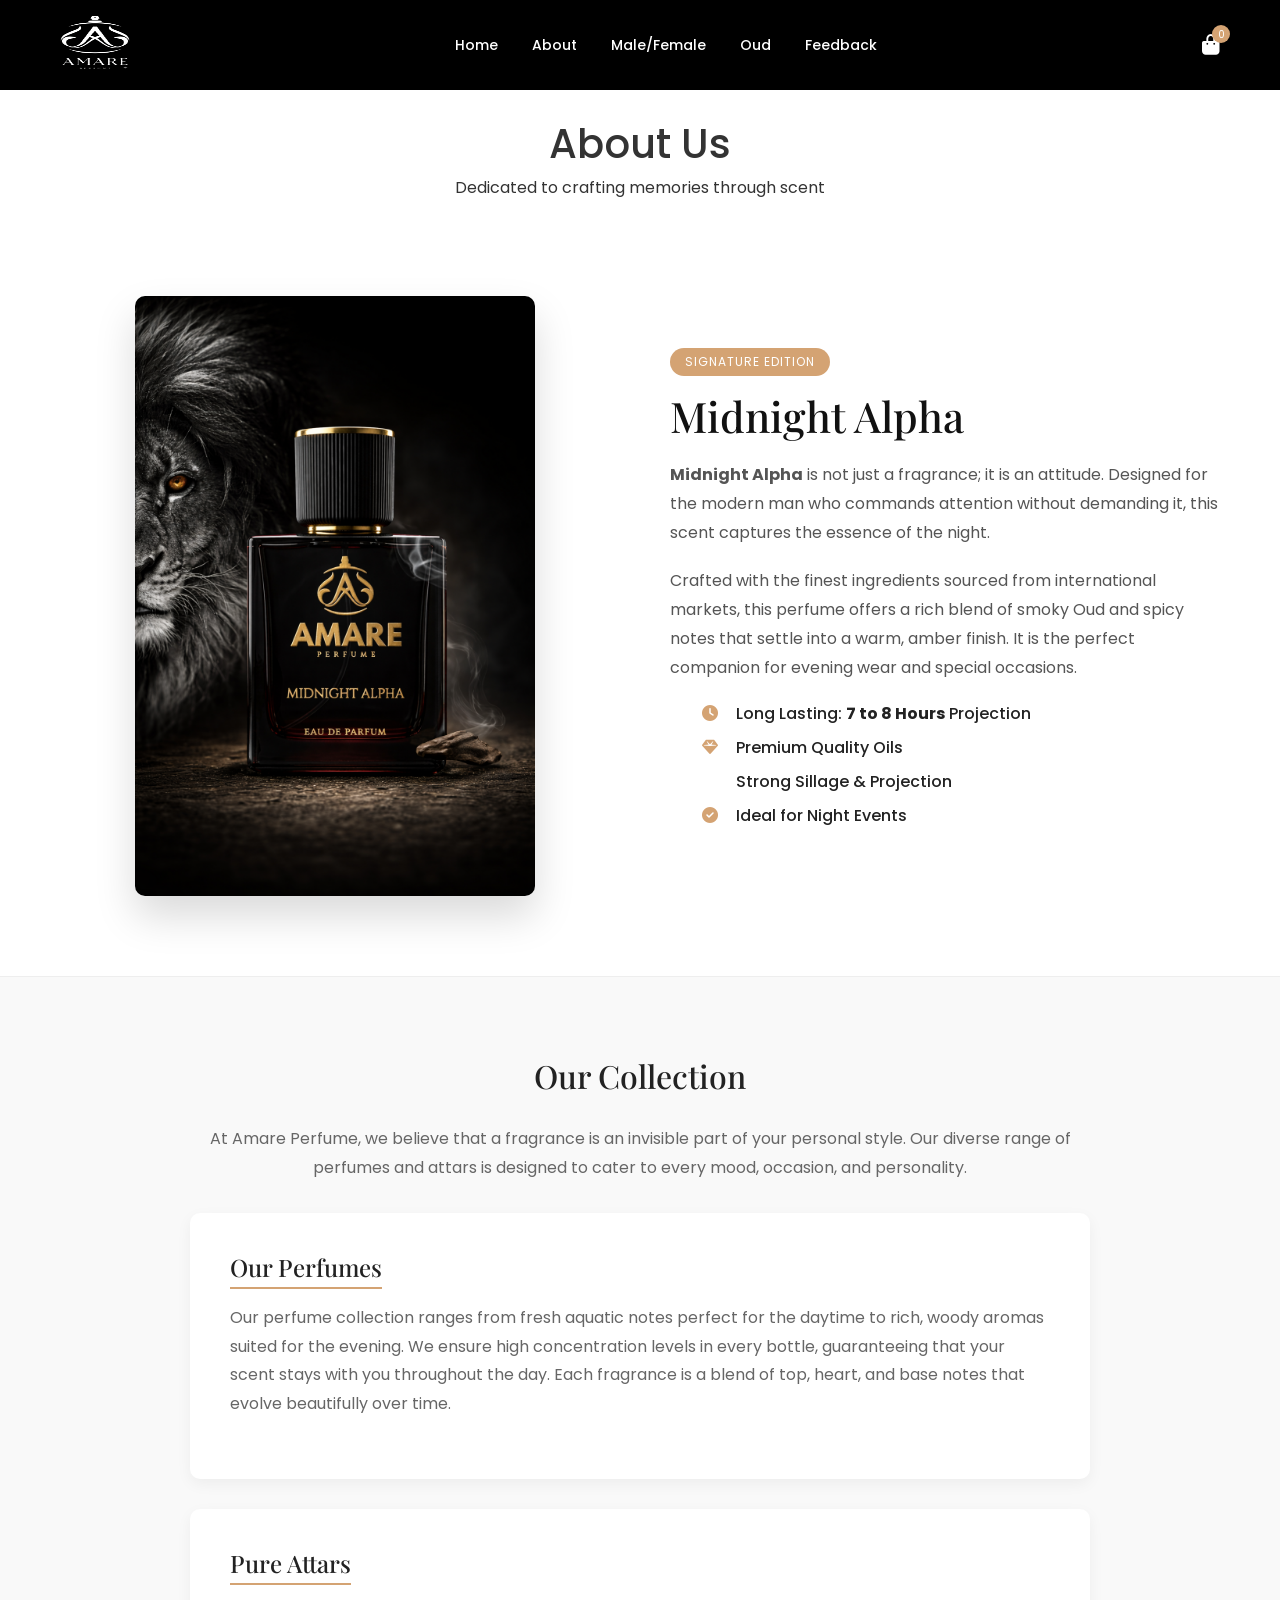
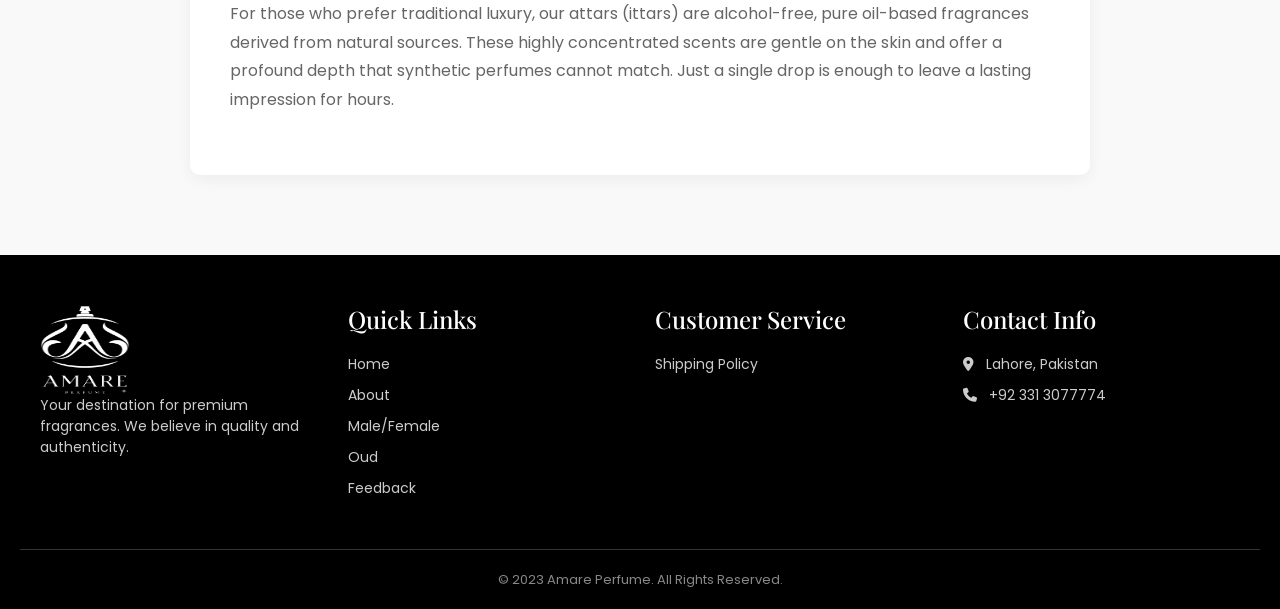
==== about.html @ dd6946af "some changes" ====
<!DOCTYPE html>
<html lang="en">
<head>
    <meta charset="UTF-8">
    <meta name="viewport" content="width=device-width, initial-scale=1.0">
    <title>About Us - Amare Perfume</title>
    <!-- Bootstrap CSS -->
    <link href="https://cdn.jsdelivr.net/npm/bootstrap@5.3.2/dist/css/bootstrap.min.css" rel="stylesheet">
    <!-- Font Awesome -->
    <link rel="stylesheet" href="https://cdnjs.cloudflare.com/ajax/libs/font-awesome/6.4.0/css/all.min.css">
    <!-- Google Font -->
    <link href="https://fonts.googleapis.com/css2?family=Playfair+Display:wght@400;500;600;700&family=Poppins:wght@300;400;500;600&display=swap" rel="stylesheet">

    <style>
        
        
        /* Footer (Black Background, White Text) */
        .footer {
            background-color: #000; /* Black */
            color: #fff;
            padding: 50px 20px 20px;
        }
        .footer-container {
            max-width: 1200px;
            margin: 0 auto;
            display: grid;
            grid-template-columns: repeat(auto-fit, minmax(200px, 1fr));
            gap: 30px;
        }
        .footer-col h4 {
            font-family: 'Playfair Display', serif;
            margin-bottom: 20px;
            color: #fff; /* White */
        }
        .footer-col p, .footer-col a {
            color: #ccc; /* Light Grey for readability */
            font-size: 14px;
            text-decoration: none;
            display: block;
            margin-bottom: 10px;
            transition: color 0.3s;
        }
        .footer-col a:hover { color: #d4a373; }
        .footer-bottom {
            text-align: center;
            margin-top: 40px;
            border-top: 1px solid #333;
            padding-top: 20px;
            font-size: 13px;
            color: #888;
        }
        .social-icons a {
            display: inline-block;
            width: 35px; height: 35px;
            line-height: 35px;
            text-align: center;
            border: 1px solid #444;
            border-radius: 50%;
            color: #fff;
            margin-right: 5px;
            transition: 0.3s;
        }
        .social-icons a:hover {
            background: #d4a373;
            border-color: #d4a373;
            color: #fff;
        }

        /* Basic Reset */
        * { margin: 0; padding: 0; box-sizing: border-box; }
        body {
            font-family: 'Poppins', sans-serif;
            background-color: #ffffff;
            color: #333;
        }

        /* Header (Black) */
        .header {
            background: #000;
            box-shadow: 0 2px 10px rgba(255,255,255,0.1);
            position: sticky;
            top: 0;
            z-index: 100;
        }
        .header-container {
            max-width: 1200px;
            margin: 0 auto;
            padding: 15px 20px;
            display: flex;
            justify-content: space-between;
            align-items: center;
        }
        .logo h1 { 
            font-family: 'Playfair Display', serif;
            font-size: 28px; 
            font-weight: 700; 
            color: #fff;
            margin: 0; 
            cursor: pointer; 
        }
        .nav-links a { 
            text-decoration: none; 
            color: #fff;
            margin: 0 15px; 
            font-weight: 500; 
            font-size: 14px;
            transition: color 0.3s;
        }
        .nav-links a:hover { color: #d4a373; }

        /* Hero Banner for About Page */
        .page-hero {
            background: #000;
            color: white;
            text-align: center;
            padding: 60px 20px;
        }
        .page-hero h1 {
            font-family: 'Playfair Display', serif;
            font-size: 42px;
            margin-bottom: 10px;
        }
        .page-hero p {
            color: #aaa;
            font-size: 16px;
        }

        /* Signature Product Section (Image Left, Text Right) */
        .signature-section {
            padding: 80px 20px;
            max-width: 1200px;
            margin: 0 auto;
        }
        .signature-grid {
            display: flex;
            align-items: center;
            gap: 60px;
            flex-wrap: wrap;
        }
        .sig-image-box {
            flex: 1;
            min-width: 300px;
            text-align: center;
        }
        .sig-image-box img {
            max-width: 100%;
            width: 400px;
            height: auto;
            border-radius: 10px;
            box-shadow: 0 20px 40px rgba(0,0,0,0.15);
            transition: transform 0.5s;
        }
        .sig-image-box img:hover {
            transform: scale(1.03);
        }
        .sig-content {
            flex: 1;
            min-width: 300px;
        }
        .sig-badge {
            background: #d4a373;
            color: white;
            padding: 5px 15px;
            font-size: 12px;
            border-radius: 20px;
            text-transform: uppercase;
            letter-spacing: 1px;
            display: inline-block;
            margin-bottom: 15px;
        }
        .sig-content h2 {
            font-family: 'Playfair Display', serif;
            font-size: 42px;
            margin-bottom: 20px;
            color: #111;
        }
        .sig-content p {
            font-size: 16px;
            color: #555;
            line-height: 1.8;
            margin-bottom: 20px;
        }
        .highlight-list {
            list-style: none;
            margin-top: 20px;
        }
        .highlight-list li {
            margin-bottom: 10px;
            font-weight: 500;
            color: #222;
        }
        .highlight-list i {
            color: #d4a373;
            margin-right: 10px;
            width: 20px;
        }

        /* General Info Section (Below Signature) */
        .info-section {
            background: #f9f9f9;
            padding: 80px 20px;
            border-top: 1px solid #eee;
        }
        .info-container {
            max-width: 900px;
            margin: 0 auto;
            text-align: center;
        }
        .info-container h2 {
            font-family: 'Playfair Display', serif;
            font-size: 32px;
            margin-bottom: 30px;
            color: #222;
        }
        .info-container p {
            font-size: 16px;
            color: #666;
            line-height: 1.8;
            margin-bottom: 20px;
        }
        .info-block {
            background: white;
            padding: 40px;
            border-radius: 10px;
            box-shadow: 0 5px 15px rgba(0,0,0,0.05);
            margin-top: 30px;
            text-align: left;
        }
        .info-block h4 {
            color: #222;
            margin-bottom: 15px;
            font-family: 'Playfair Display', serif;
            border-bottom: 2px solid #d4a373;
            display: inline-block;
            padding-bottom: 5px;
        }

        /* Footer */
        .footer {
            background-color: #000;
            color: #fff;
            padding: 50px 20px 20px;
        }
        .footer-container {
            max-width: 1200px;
            margin: 0 auto;
            display: grid;
            grid-template-columns: repeat(auto-fit, minmax(200px, 1fr));
            gap: 30px;
        }
        .footer-col h4 {
            font-family: 'Playfair Display', serif;
            margin-bottom: 20px;
            color: #fff;
        }
        .footer-col p, .footer-col a {
            color: #ccc;
            font-size: 14px;
            text-decoration: none;
            display: block;
            margin-bottom: 10px;
            transition: color 0.3s;
        }
        .footer-col a:hover { color: #d4a373; }
        .footer-bottom {
            text-align: center;
            margin-top: 40px;
            border-top: 1px solid #333;
            padding-top: 20px;
            font-size: 13px;
            color: #888;
        }
        .social-icons a {
            display: inline-block;
            width: 35px; height: 35px;
            line-height: 35px;
            text-align: center;
            border: 1px solid #444;
            border-radius: 50%;
            color: #fff;
            margin-right: 5px;
            transition: 0.3s;
        }
        .social-icons a:hover {
            background: #d4a373;
            border-color: #d4a373;
            color: #fff;
        }

        @media (max-width: 768px) {
            .signature-grid { flex-direction: column; text-align: center; }
            .sig-content h2 { font-size: 32px; }
            .highlight-list { display: inline-block; text-align: left; }
        }


        
        /* Header (Black Background, White Text) */
        .header {
            background: #000; /* Black */
            box-shadow: 0 2px 10px rgba(255,255,255,0.1);
            position: sticky;
            top: 0;
            z-index: 100;
        }
        .header-container {
            max-width: 1200px;
            margin: 0 auto;
            padding: 15px 20px;
            display: flex;
            justify-content: space-between;
            align-items: center;
        }
        .logo h1 { 
            font-family: 'Playfair Display', serif;
            font-size: 28px; 
            font-weight: 700; 
            color: #fff; /* White */
            margin: 0; 
            cursor: pointer; 
        }
        .nav-links a { 
            text-decoration: none; 
            color: #fff; /* White */
            margin: 0 15px; 
            font-weight: 500; 
            font-size: 14px;
            transition: color 0.3s;
        }
        .nav-links a:hover { color: #d4a373; }
        
        /* Cart Icon */
        .cart-icon-btn {
            background: none; border: none; font-size: 20px; cursor: pointer; position: relative; color: #fff;
        }
        .cart-count-badge {
            position: absolute; top: -5px; right: -10px; 
            background: #d4a373; color: white; 
            font-size: 10px; width: 18px; height: 18px; 
            border-radius: 50%; display: flex; align-items: center; justify-content: center;
        }
        *{
    margin:0;
    padding:0;
    box-sizing:border-box;
    font-family: 'Poppins', sans-serif;
}

body{
    background:#fff;
}

/* NAVBAR */
.navbar{
    width:100%;
    background:#000;
    padding: 12px 40px;
    position: sticky;
    top:0;
    z-index:999;
}

.nav-container{
    display:flex;
    justify-content:space-between;
    align-items:center;
}

/* Logo */
.logo img{
    height:55px;
}

/* Menu Links */
.nav-links{
    list-style:none;
    display:flex;
    gap:40px;
}

.nav-links li a{
    color:#fff;
    text-decoration:none;
    font-size:18px;
    font-weight:500;
    transition:0.3s;
}

.nav-links li a:hover{
    color:#d4af37; /* gold hover */
}

/* Cart */
.cart{
    position:relative;
    color:#fff;
    font-size:22px;
    cursor:pointer;
}

.cart-count{
    position:absolute;
    top:-8px;
    right:-10px;
    background:#d4af37;
    color:#000;
    font-size:12px;
    padding:2px 6px;
    border-radius:50%;
    font-weight:600;
}

/* Responsive */
@media(max-width:900px){
    .nav-links{
        display:none;
    }
}
.logo img{
    margin-bottom: 5px;
}
    </style>
</head>
<body>

    <!-- Header -->
    <header class="header">
        <div class="header-container">
            <div class="logo"><img src="img/logo2.png" alt="" width="70px " height="70px"></div>
            <nav class="nav-links d-none d-md-block">
                <a href="index.html">Home</a>
                <a href="about.html">About</a>
                <a href="malefemale.html">Male/Female</a>
                   <a href="attar.html">Oud</a>
                <a href="feedback.html">Feedback</a>
            </nav>
            <div class="header-icons">
                <button class="cart-icon-btn" onclick="toggleCart()">
                    <i class="fas fa-shopping-bag"></i>
                    <span class="cart-count-badge" id="header-cart-count">0</span>
                </button>
            </div>
        </div>
    </header>
    <!-- Page Title -->
    <section style="text-align: center; margin-top: 30px;">
        <h1>About Us</h1>
        <p>Dedicated to crafting memories through scent</p>
    </section>

    <!-- Signature Product Section -->
    <section class="signature-section">
        <div class="signature-grid">
            <!-- Image Side -->
            <div class="sig-image-box">
                <img src="img/Midnight.png" alt="Midnight Alpha Perfume">
            </div>
            
            <!-- Text Side -->
            <div class="sig-content">
                <span class="sig-badge">Signature Edition</span>
                <h2>Midnight Alpha</h2>
                <p>
                    <strong>Midnight Alpha</strong> is not just a fragrance; it is an attitude. Designed for the modern man who commands attention without demanding it, this scent captures the essence of the night.
                </p>
                <p>
                    Crafted with the finest ingredients sourced from international markets, this perfume offers a rich blend of smoky Oud and spicy notes that settle into a warm, amber finish. It is the perfect companion for evening wear and special occasions.
                </p>

                <ul class="highlight-list">
                    <li><i class="fas fa-clock"></i> Long Lasting: <strong>7 to 8 Hours</strong> Projection</li>
                    <li><i class="fas fa-gem"></i> Premium Quality Oils</li>
                    <li><i class="fas fa-spray"></i> Strong Sillage & Projection</li>
                    <li><i class="fas fa-check-circle"></i> Ideal for Night Events</li>
                </ul>
            </div>
        </div>
    </section>

    <!-- General Info Section (Perfumes & Attar) -->
    <section class="info-section">
        <div class="info-container">
            <h2>Our Collection</h2>
            <p>
                At Amare Perfume, we believe that a fragrance is an invisible part of your personal style. Our diverse range of perfumes and attars is designed to cater to every mood, occasion, and personality.
            </p>

            <div class="info-block">
                <h4>Our Perfumes</h4>
                <p>
                    Our perfume collection ranges from fresh aquatic notes perfect for the daytime to rich, woody aromas suited for the evening. We ensure high concentration levels in every bottle, guaranteeing that your scent stays with you throughout the day. Each fragrance is a blend of top, heart, and base notes that evolve beautifully over time.
                </p>
            </div>

            <div class="info-block">
                <h4>Pure Attars</h4>
                <p>
                    For those who prefer traditional luxury, our attars (ittars) are alcohol-free, pure oil-based fragrances derived from natural sources. These highly concentrated scents are gentle on the skin and offer a profound depth that synthetic perfumes cannot match. Just a single drop is enough to leave a lasting impression for hours.
                </p>
            </div>
        </div>
    </section>

    <!-- Footer -->
    <footer class="footer">
        <div class="footer-container">
            <div class="footer-col">
      <img src="img/logo2.png" alt="" width="90px" height="90px">
                <p>Your destination for premium fragrances. We believe in quality and authenticity.</p>
                <div class="social-icons mt-3">
                    
                </div>
            </div>
            <div class="footer-col">
                <h4>Quick Links</h4>
                <a href="index.html">Home</a>
                <a href="about.html">About</a>
                <a href="malefemale.html">Male/Female</a>
                <a href="attar.html">Oud</a>
                <a href="feedback.html">Feedback</a>
            </div>
            <div class="footer-col">
                <h4>Customer Service</h4>
                <a href="#">Shipping Policy</a>
         
            </div>
            <div class="footer-col">
                <h4>Contact Info</h4>
                <p><i class="fas fa-map-marker-alt me-2"></i> Lahore, Pakistan</p>
                <p><i class="fas fa-phone me-2"></i> +92 331 3077774</p>
            </div>
        </div>
        <div class="footer-bottom">
            &copy; 2023 Amare Perfume. All Rights Reserved.
        </div>
    </footer>

</body>
</html>
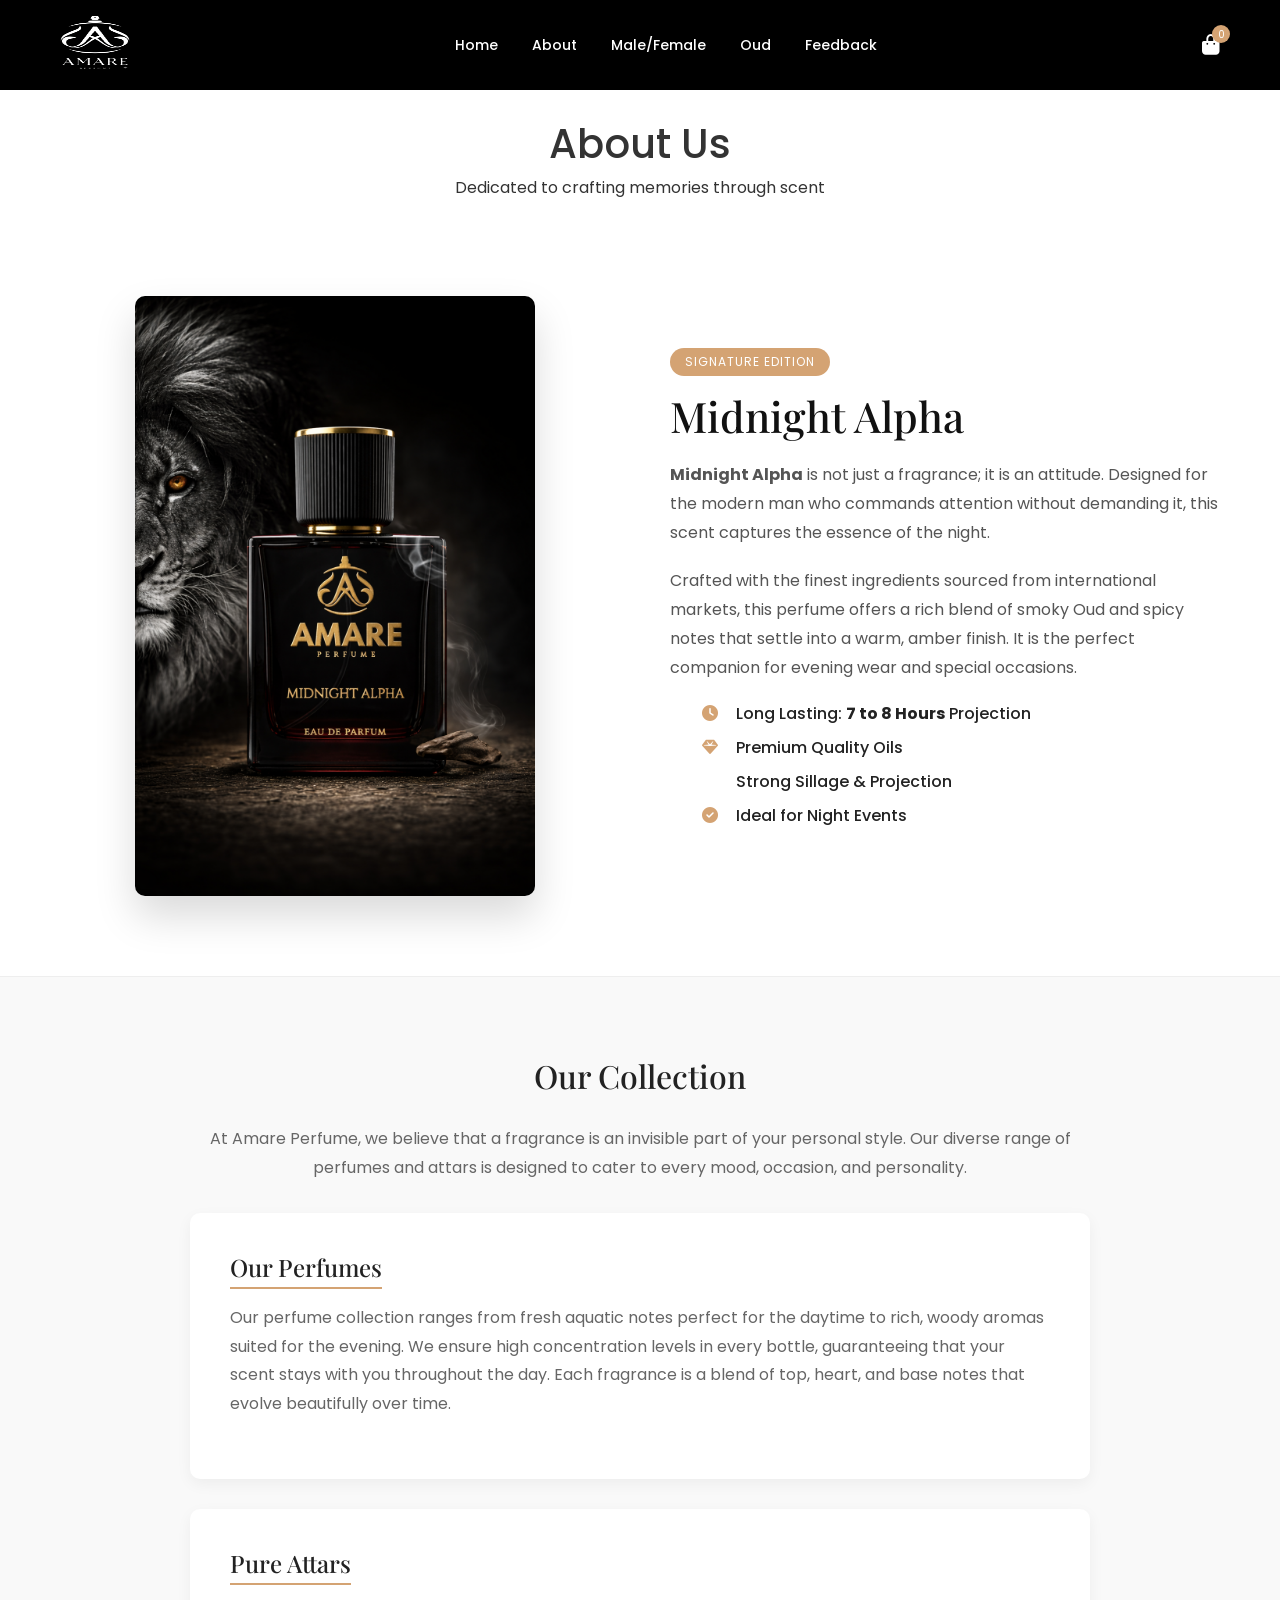
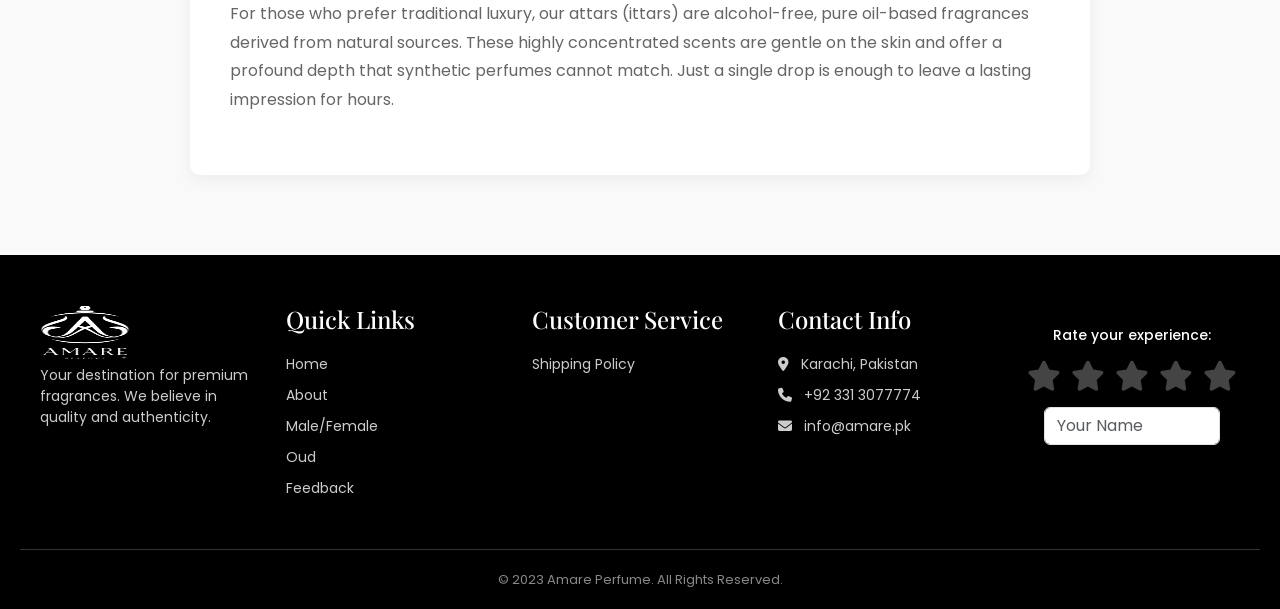
==== commit 3aece882: "files work chnage" ====
--- a/about.html
+++ b/about.html
@@ -1,5 +1,6 @@
 <!DOCTYPE html>
 <html lang="en">
+
 <head>
     <meta charset="UTF-8">
     <meta name="viewport" content="width=device-width, initial-scale=1.0">
@@ -12,14 +13,15 @@
     <link href="https://fonts.googleapis.com/css2?family=Playfair+Display:wght@400;500;600;700&family=Poppins:wght@300;400;500;600&display=swap" rel="stylesheet">
 
     <style>
-        
-        
         /* Footer (Black Background, White Text) */
+        
         .footer {
-            background-color: #000; /* Black */
+            background-color: #000;
+            /* Black */
             color: #fff;
             padding: 50px 20px 20px;
         }
+        
         .footer-container {
             max-width: 1200px;
             margin: 0 auto;
@@ -27,20 +29,29 @@
             grid-template-columns: repeat(auto-fit, minmax(200px, 1fr));
             gap: 30px;
         }
+        
         .footer-col h4 {
             font-family: 'Playfair Display', serif;
             margin-bottom: 20px;
-            color: #fff; /* White */
-        }
-        .footer-col p, .footer-col a {
-            color: #ccc; /* Light Grey for readability */
+            color: #fff;
+            /* White */
+        }
+        
+        .footer-col p,
+        .footer-col a {
+            color: #ccc;
+            /* Light Grey for readability */
             font-size: 14px;
             text-decoration: none;
             display: block;
             margin-bottom: 10px;
             transition: color 0.3s;
         }
-        .footer-col a:hover { color: #d4a373; }
+        
+        .footer-col a:hover {
+            color: #d4a373;
+        }
+        
         .footer-bottom {
             text-align: center;
             margin-top: 40px;
@@ -49,9 +60,11 @@
             font-size: 13px;
             color: #888;
         }
+        
         .social-icons a {
             display: inline-block;
-            width: 35px; height: 35px;
+            width: 35px;
+            height: 35px;
             line-height: 35px;
             text-align: center;
             border: 1px solid #444;
@@ -60,28 +73,35 @@
             margin-right: 5px;
             transition: 0.3s;
         }
+        
         .social-icons a:hover {
             background: #d4a373;
             border-color: #d4a373;
             color: #fff;
         }
-
         /* Basic Reset */
-        * { margin: 0; padding: 0; box-sizing: border-box; }
+        
+        * {
+            margin: 0;
+            padding: 0;
+            box-sizing: border-box;
+        }
+        
         body {
             font-family: 'Poppins', sans-serif;
             background-color: #ffffff;
             color: #333;
         }
-
         /* Header (Black) */
+        
         .header {
             background: #000;
-            box-shadow: 0 2px 10px rgba(255,255,255,0.1);
+            box-shadow: 0 2px 10px rgba(255, 255, 255, 0.1);
             position: sticky;
             top: 0;
             z-index: 100;
         }
+        
         .header-container {
             max-width: 1200px;
             margin: 0 auto;
@@ -90,73 +110,86 @@
             justify-content: space-between;
             align-items: center;
         }
-        .logo h1 { 
+        
+        .logo h1 {
             font-family: 'Playfair Display', serif;
-            font-size: 28px; 
-            font-weight: 700; 
-            color: #fff;
-            margin: 0; 
-            cursor: pointer; 
-        }
-        .nav-links a { 
-            text-decoration: none; 
-            color: #fff;
-            margin: 0 15px; 
-            font-weight: 500; 
+            font-size: 28px;
+            font-weight: 700;
+            color: #fff;
+            margin: 0;
+            cursor: pointer;
+        }
+        
+        .nav-links a {
+            text-decoration: none;
+            color: #fff;
+            margin: 0 15px;
+            font-weight: 500;
             font-size: 14px;
             transition: color 0.3s;
         }
-        .nav-links a:hover { color: #d4a373; }
-
+        
+        .nav-links a:hover {
+            color: #d4a373;
+        }
         /* Hero Banner for About Page */
+        
         .page-hero {
             background: #000;
             color: white;
             text-align: center;
             padding: 60px 20px;
         }
+        
         .page-hero h1 {
             font-family: 'Playfair Display', serif;
             font-size: 42px;
             margin-bottom: 10px;
         }
+        
         .page-hero p {
             color: #aaa;
             font-size: 16px;
         }
-
         /* Signature Product Section (Image Left, Text Right) */
+        
         .signature-section {
             padding: 80px 20px;
             max-width: 1200px;
             margin: 0 auto;
         }
+        
         .signature-grid {
             display: flex;
             align-items: center;
             gap: 60px;
             flex-wrap: wrap;
         }
+        
         .sig-image-box {
             flex: 1;
             min-width: 300px;
             text-align: center;
         }
+        
         .sig-image-box img {
             max-width: 100%;
             width: 400px;
             height: auto;
             border-radius: 10px;
-            box-shadow: 0 20px 40px rgba(0,0,0,0.15);
+            box-shadow: 0 20px 40px rgba(0, 0, 0, 0.15);
             transition: transform 0.5s;
         }
+        
         .sig-image-box img:hover {
             transform: scale(1.03);
         }
+        
         .sig-content {
             flex: 1;
             min-width: 300px;
         }
+        
         .sig-badge {
             background: #d4a373;
             color: white;
@@ -168,64 +201,74 @@
             display: inline-block;
             margin-bottom: 15px;
         }
+        
         .sig-content h2 {
             font-family: 'Playfair Display', serif;
             font-size: 42px;
             margin-bottom: 20px;
             color: #111;
         }
+        
         .sig-content p {
             font-size: 16px;
             color: #555;
             line-height: 1.8;
             margin-bottom: 20px;
         }
+        
         .highlight-list {
             list-style: none;
             margin-top: 20px;
         }
+        
         .highlight-list li {
             margin-bottom: 10px;
             font-weight: 500;
             color: #222;
         }
+        
         .highlight-list i {
             color: #d4a373;
             margin-right: 10px;
             width: 20px;
         }
-
         /* General Info Section (Below Signature) */
+        
         .info-section {
             background: #f9f9f9;
             padding: 80px 20px;
             border-top: 1px solid #eee;
         }
+        
         .info-container {
             max-width: 900px;
             margin: 0 auto;
             text-align: center;
         }
+        
         .info-container h2 {
             font-family: 'Playfair Display', serif;
             font-size: 32px;
             margin-bottom: 30px;
             color: #222;
         }
+        
         .info-container p {
             font-size: 16px;
             color: #666;
             line-height: 1.8;
             margin-bottom: 20px;
         }
+        
         .info-block {
             background: white;
             padding: 40px;
             border-radius: 10px;
-            box-shadow: 0 5px 15px rgba(0,0,0,0.05);
+            box-shadow: 0 5px 15px rgba(0, 0, 0, 0.05);
             margin-top: 30px;
             text-align: left;
         }
+        
         .info-block h4 {
             color: #222;
             margin-bottom: 15px;
@@ -234,13 +277,14 @@
             display: inline-block;
             padding-bottom: 5px;
         }
-
         /* Footer */
+        
         .footer {
             background-color: #000;
             color: #fff;
             padding: 50px 20px 20px;
         }
+        
         .footer-container {
             max-width: 1200px;
             margin: 0 auto;
@@ -248,12 +292,15 @@
             grid-template-columns: repeat(auto-fit, minmax(200px, 1fr));
             gap: 30px;
         }
+        
         .footer-col h4 {
             font-family: 'Playfair Display', serif;
             margin-bottom: 20px;
             color: #fff;
         }
-        .footer-col p, .footer-col a {
+        
+        .footer-col p,
+        .footer-col a {
             color: #ccc;
             font-size: 14px;
             text-decoration: none;
@@ -261,7 +308,11 @@
             margin-bottom: 10px;
             transition: color 0.3s;
         }
-        .footer-col a:hover { color: #d4a373; }
+        
+        .footer-col a:hover {
+            color: #d4a373;
+        }
+        
         .footer-bottom {
             text-align: center;
             margin-top: 40px;
@@ -270,9 +321,11 @@
             font-size: 13px;
             color: #888;
         }
+        
         .social-icons a {
             display: inline-block;
-            width: 35px; height: 35px;
+            width: 35px;
+            height: 35px;
             line-height: 35px;
             text-align: center;
             border: 1px solid #444;
@@ -281,28 +334,37 @@
             margin-right: 5px;
             transition: 0.3s;
         }
+        
         .social-icons a:hover {
             background: #d4a373;
             border-color: #d4a373;
             color: #fff;
         }
-
+        
         @media (max-width: 768px) {
-            .signature-grid { flex-direction: column; text-align: center; }
-            .sig-content h2 { font-size: 32px; }
-            .highlight-list { display: inline-block; text-align: left; }
-        }
-
-
-        
+            .signature-grid {
+                flex-direction: column;
+                text-align: center;
+            }
+            .sig-content h2 {
+                font-size: 32px;
+            }
+            .highlight-list {
+                display: inline-block;
+                text-align: left;
+            }
+        }
         /* Header (Black Background, White Text) */
+        
         .header {
-            background: #000; /* Black */
-            box-shadow: 0 2px 10px rgba(255,255,255,0.1);
+            background: #000;
+            /* Black */
+            box-shadow: 0 2px 10px rgba(255, 255, 255, 0.1);
             position: sticky;
             top: 0;
             z-index: 100;
         }
+        
         .header-container {
             max-width: 1200px;
             margin: 0 auto;
@@ -311,116 +373,180 @@
             justify-content: space-between;
             align-items: center;
         }
-        .logo h1 { 
+        
+        .logo h1 {
             font-family: 'Playfair Display', serif;
-            font-size: 28px; 
-            font-weight: 700; 
-            color: #fff; /* White */
-            margin: 0; 
-            cursor: pointer; 
-        }
-        .nav-links a { 
-            text-decoration: none; 
-            color: #fff; /* White */
-            margin: 0 15px; 
-            font-weight: 500; 
+            font-size: 28px;
+            font-weight: 700;
+            color: #fff;
+            /* White */
+            margin: 0;
+            cursor: pointer;
+        }
+        
+        .nav-links a {
+            text-decoration: none;
+            color: #fff;
+            /* White */
+            margin: 0 15px;
+            font-weight: 500;
             font-size: 14px;
             transition: color 0.3s;
         }
-        .nav-links a:hover { color: #d4a373; }
-        
+        
+        .nav-links a:hover {
+            color: #d4a373;
+        }
         /* Cart Icon */
+        
         .cart-icon-btn {
-            background: none; border: none; font-size: 20px; cursor: pointer; position: relative; color: #fff;
-        }
+            background: none;
+            border: none;
+            font-size: 20px;
+            cursor: pointer;
+            position: relative;
+            color: #fff;
+        }
+        
         .cart-count-badge {
-            position: absolute; top: -5px; right: -10px; 
-            background: #d4a373; color: white; 
-            font-size: 10px; width: 18px; height: 18px; 
-            border-radius: 50%; display: flex; align-items: center; justify-content: center;
-        }
-        *{
-    margin:0;
-    padding:0;
-    box-sizing:border-box;
-    font-family: 'Poppins', sans-serif;
-}
-
-body{
-    background:#fff;
-}
-
-/* NAVBAR */
-.navbar{
-    width:100%;
-    background:#000;
-    padding: 12px 40px;
-    position: sticky;
-    top:0;
-    z-index:999;
-}
-
-.nav-container{
-    display:flex;
-    justify-content:space-between;
-    align-items:center;
-}
-
-/* Logo */
-.logo img{
-    height:55px;
-}
-
-/* Menu Links */
-.nav-links{
-    list-style:none;
-    display:flex;
-    gap:40px;
-}
-
-.nav-links li a{
-    color:#fff;
-    text-decoration:none;
-    font-size:18px;
-    font-weight:500;
-    transition:0.3s;
-}
-
-.nav-links li a:hover{
-    color:#d4af37; /* gold hover */
-}
-
-/* Cart */
-.cart{
-    position:relative;
-    color:#fff;
-    font-size:22px;
-    cursor:pointer;
-}
-
-.cart-count{
-    position:absolute;
-    top:-8px;
-    right:-10px;
-    background:#d4af37;
-    color:#000;
-    font-size:12px;
-    padding:2px 6px;
-    border-radius:50%;
-    font-weight:600;
-}
-
-/* Responsive */
-@media(max-width:900px){
-    .nav-links{
-        display:none;
-    }
-}
-.logo img{
-    margin-bottom: 5px;
-}
+            position: absolute;
+            top: -5px;
+            right: -10px;
+            background: #d4a373;
+            color: white;
+            font-size: 10px;
+            width: 18px;
+            height: 18px;
+            border-radius: 50%;
+            display: flex;
+            align-items: center;
+            justify-content: center;
+        }
+        
+        * {
+            margin: 0;
+            padding: 0;
+            box-sizing: border-box;
+            font-family: 'Poppins', sans-serif;
+        }
+        
+        body {
+            background: #fff;
+        }
+        /* NAVBAR */
+        
+        .navbar {
+            width: 100%;
+            background: #000;
+            padding: 12px 40px;
+            position: sticky;
+            top: 0;
+            z-index: 999;
+        }
+        
+        .nav-container {
+            display: flex;
+            justify-content: space-between;
+            align-items: center;
+        }
+        /* Logo */
+        
+        .logo img {
+            height: 55px;
+        }
+        /* Menu Links */
+        
+        .nav-links {
+            list-style: none;
+            display: flex;
+            gap: 40px;
+        }
+        
+        .nav-links li a {
+            color: #fff;
+            text-decoration: none;
+            font-size: 18px;
+            font-weight: 500;
+            transition: 0.3s;
+        }
+        
+        .nav-links li a:hover {
+            color: #d4af37;
+            /* gold hover */
+        }
+        /* Cart */
+        
+        .cart {
+            position: relative;
+            color: #fff;
+            font-size: 22px;
+            cursor: pointer;
+        }
+        
+        .cart-count {
+            position: absolute;
+            top: -8px;
+            right: -10px;
+            background: #d4af37;
+            color: #000;
+            font-size: 12px;
+            padding: 2px 6px;
+            border-radius: 50%;
+            font-weight: 600;
+        }
+        /* Responsive */
+        
+        @media(max-width:900px) {
+            .nav-links {
+                display: none;
+            }
+        }
+        
+        .logo img {
+            margin-bottom: 5px;
+        }
+        /* Footer Star Rating Fix */
+        
+        .star-rating {
+            display: flex !important;
+            /* Force horizontal alignment */
+            flex-direction: row-reverse !important;
+            /* Star logic fix */
+            justify-content: center;
+            gap: 10px;
+            margin: 15px 0;
+        }
+        
+        .star-rating label {
+            font-size: 30px;
+            /* Size barhane ke liye */
+            color: #444;
+            /* Empty star color */
+            cursor: pointer;
+            transition: color 0.2s ease-in-out;
+            display: inline-block;
+        }
+        /* Hover aur Checked states */
+        
+        .star-rating input:checked~label,
+        .star-rating label:hover,
+        .star-rating label:hover~label {
+            color: #ffc107 !important;
+            /* Professional Gold Color */
+        }
+        /* Hidden inputs */
+        
+        .star-rating input {
+            display: none;
+        }
+        
+        .cart-footer {
+            padding: 20px;
+            background-color: #ffffff00;
+        }
     </style>
 </head>
+
 <body>
 
     <!-- Header -->
@@ -431,7 +557,7 @@
                 <a href="index.html">Home</a>
                 <a href="about.html">About</a>
                 <a href="malefemale.html">Male/Female</a>
-                   <a href="attar.html">Oud</a>
+                <a href="attar.html">Oud</a>
                 <a href="feedback.html">Feedback</a>
             </nav>
             <div class="header-icons">
@@ -455,7 +581,7 @@
             <div class="sig-image-box">
                 <img src="img/Midnight.png" alt="Midnight Alpha Perfume">
             </div>
-            
+
             <!-- Text Side -->
             <div class="sig-content">
                 <span class="sig-badge">Signature Edition</span>
@@ -488,27 +614,30 @@
             <div class="info-block">
                 <h4>Our Perfumes</h4>
                 <p>
-                    Our perfume collection ranges from fresh aquatic notes perfect for the daytime to rich, woody aromas suited for the evening. We ensure high concentration levels in every bottle, guaranteeing that your scent stays with you throughout the day. Each fragrance is a blend of top, heart, and base notes that evolve beautifully over time.
+                    Our perfume collection ranges from fresh aquatic notes perfect for the daytime to rich, woody aromas suited for the evening. We ensure high concentration levels in every bottle, guaranteeing that your scent stays with you throughout the day. Each fragrance
+                    is a blend of top, heart, and base notes that evolve beautifully over time.
                 </p>
             </div>
 
             <div class="info-block">
                 <h4>Pure Attars</h4>
                 <p>
-                    For those who prefer traditional luxury, our attars (ittars) are alcohol-free, pure oil-based fragrances derived from natural sources. These highly concentrated scents are gentle on the skin and offer a profound depth that synthetic perfumes cannot match. Just a single drop is enough to leave a lasting impression for hours.
+                    For those who prefer traditional luxury, our attars (ittars) are alcohol-free, pure oil-based fragrances derived from natural sources. These highly concentrated scents are gentle on the skin and offer a profound depth that synthetic perfumes cannot match.
+                    Just a single drop is enough to leave a lasting impression for hours.
                 </p>
             </div>
         </div>
     </section>
 
-    <!-- Footer -->
+    <!-- Footer (Black) -->
     <footer class="footer">
         <div class="footer-container">
             <div class="footer-col">
-      <img src="img/logo2.png" alt="" width="90px" height="90px">
+                <div class="logo"><img src="img/logo2.png" alt="" width="90px" height="90px"></div>
+
                 <p>Your destination for premium fragrances. We believe in quality and authenticity.</p>
                 <div class="social-icons mt-3">
-                    
+
                 </div>
             </div>
             <div class="footer-col">
@@ -522,18 +651,85 @@
             <div class="footer-col">
                 <h4>Customer Service</h4>
                 <a href="#">Shipping Policy</a>
-         
             </div>
             <div class="footer-col">
                 <h4>Contact Info</h4>
-                <p><i class="fas fa-map-marker-alt me-2"></i> Lahore, Pakistan</p>
+                <p><i class="fas fa-map-marker-alt me-2"></i> Karachi, Pakistan</p>
                 <p><i class="fas fa-phone me-2"></i> +92 331 3077774</p>
+                <p><i class="fas fa-envelope me-2"></i> info@amare.pk</p>
+            </div>
+            <div class="cart-footer">
+                <div class="mb-3 text-center">
+                    <p class="mb-1" style="font-size: 14px; font-weight: 500;">Rate your experience:</p>
+                    <div class="star-rating">
+                        <input type="radio" id="5-stars" name="rating" value="5">
+                        <label for="5-stars" class="fas fa-star"></label>
+
+                        <input type="radio" id="4-stars" name="rating" value="4">
+                        <label for="4-stars" class="fas fa-star"></label>
+
+                        <input type="radio" id="3-stars" name="rating" value="3">
+                        <label for="3-stars" class="fas fa-star"></label>
+
+                        <input type="radio" id="2-stars" name="rating" value="2">
+                        <label for="2-stars" class="fas fa-star"></label>
+
+                        <input type="radio" id="1-star" name="rating" value="1">
+                        <label for="1-star" class="fas fa-star"></label>
+                    </div>
+                </div>
+                <input type="text" id="cust-name" class="form-control mb-2" placeholder="Your Name" required>
             </div>
         </div>
         <div class="footer-bottom">
             &copy; 2023 Amare Perfume. All Rights Reserved.
         </div>
     </footer>
-
 </body>
-</html>+
+</html>
+
+<script>
+    function orderAll() {
+        const name = document.getElementById("cust-name").value.trim();
+        const addr = document.getElementById("cust-addr").value.trim();
+
+        // Rating pick karne ka code
+        const ratingElement = document.querySelector('input[name="rating"]:checked');
+        const ratingValue = ratingElement ? ratingElement.value : "Not Rated";
+
+        if (!name || !addr) {
+            alert("Please enter Name and Address!");
+            return;
+        }
+        if (cart.length === 0) {
+            alert("Cart is empty!");
+            return;
+        }
+
+        let msg = `*New Order!* 🛍️%0A`;
+        msg += `--------------------------%0A`;
+        msg += `*Name:* ${encodeURIComponent(name)}%0A`;
+        msg += `*Address:* ${encodeURIComponent(addr)}%0A`;
+        msg += `*Rating:* ${ratingValue} Stars ⭐%0A`; // WhatsApp msg mein rating
+        msg += `--------------------------%0A`;
+
+        let totalAmount = 0;
+        cart.forEach(item => {
+            msg += `*Product:* ${encodeURIComponent(item.name)}%0A*Qty:* ${item.quantity}%0A*Price:* Rs ${item.price * item.quantity}%0A--------------------------%0A`;
+            totalAmount += item.price * item.quantity;
+        });
+        msg += `*Total Amount:* Rs ${totalAmount}`;
+
+        window.open(`https://wa.me/923313077774?text=${msg}`, '_blank');
+
+        // Reset Cart
+        cart = [];
+        saveCart();
+        updateCartUI();
+        document.getElementById("cust-name").value = "";
+        document.getElementById("cust-addr").value = "";
+        if (ratingElement) ratingElement.checked = false; // Reset Rating
+        toggleCart();
+    }
+</script>
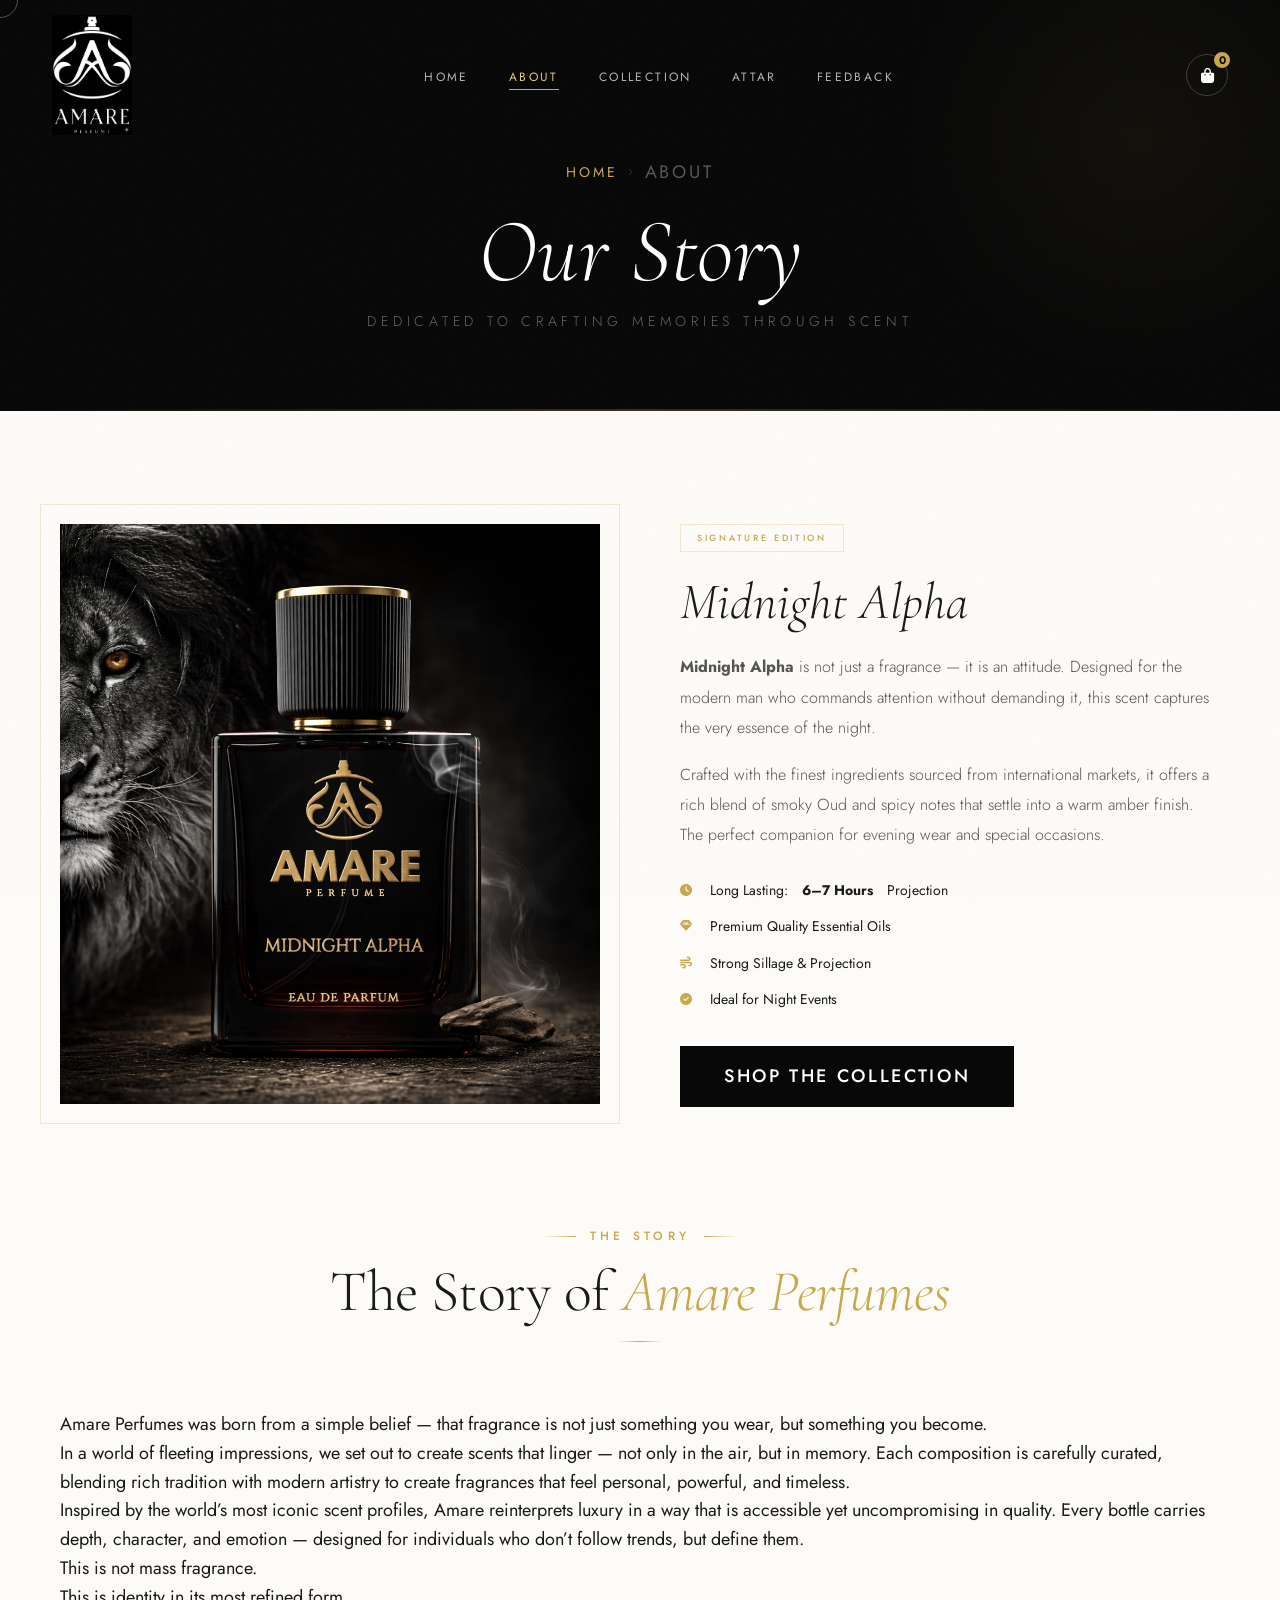
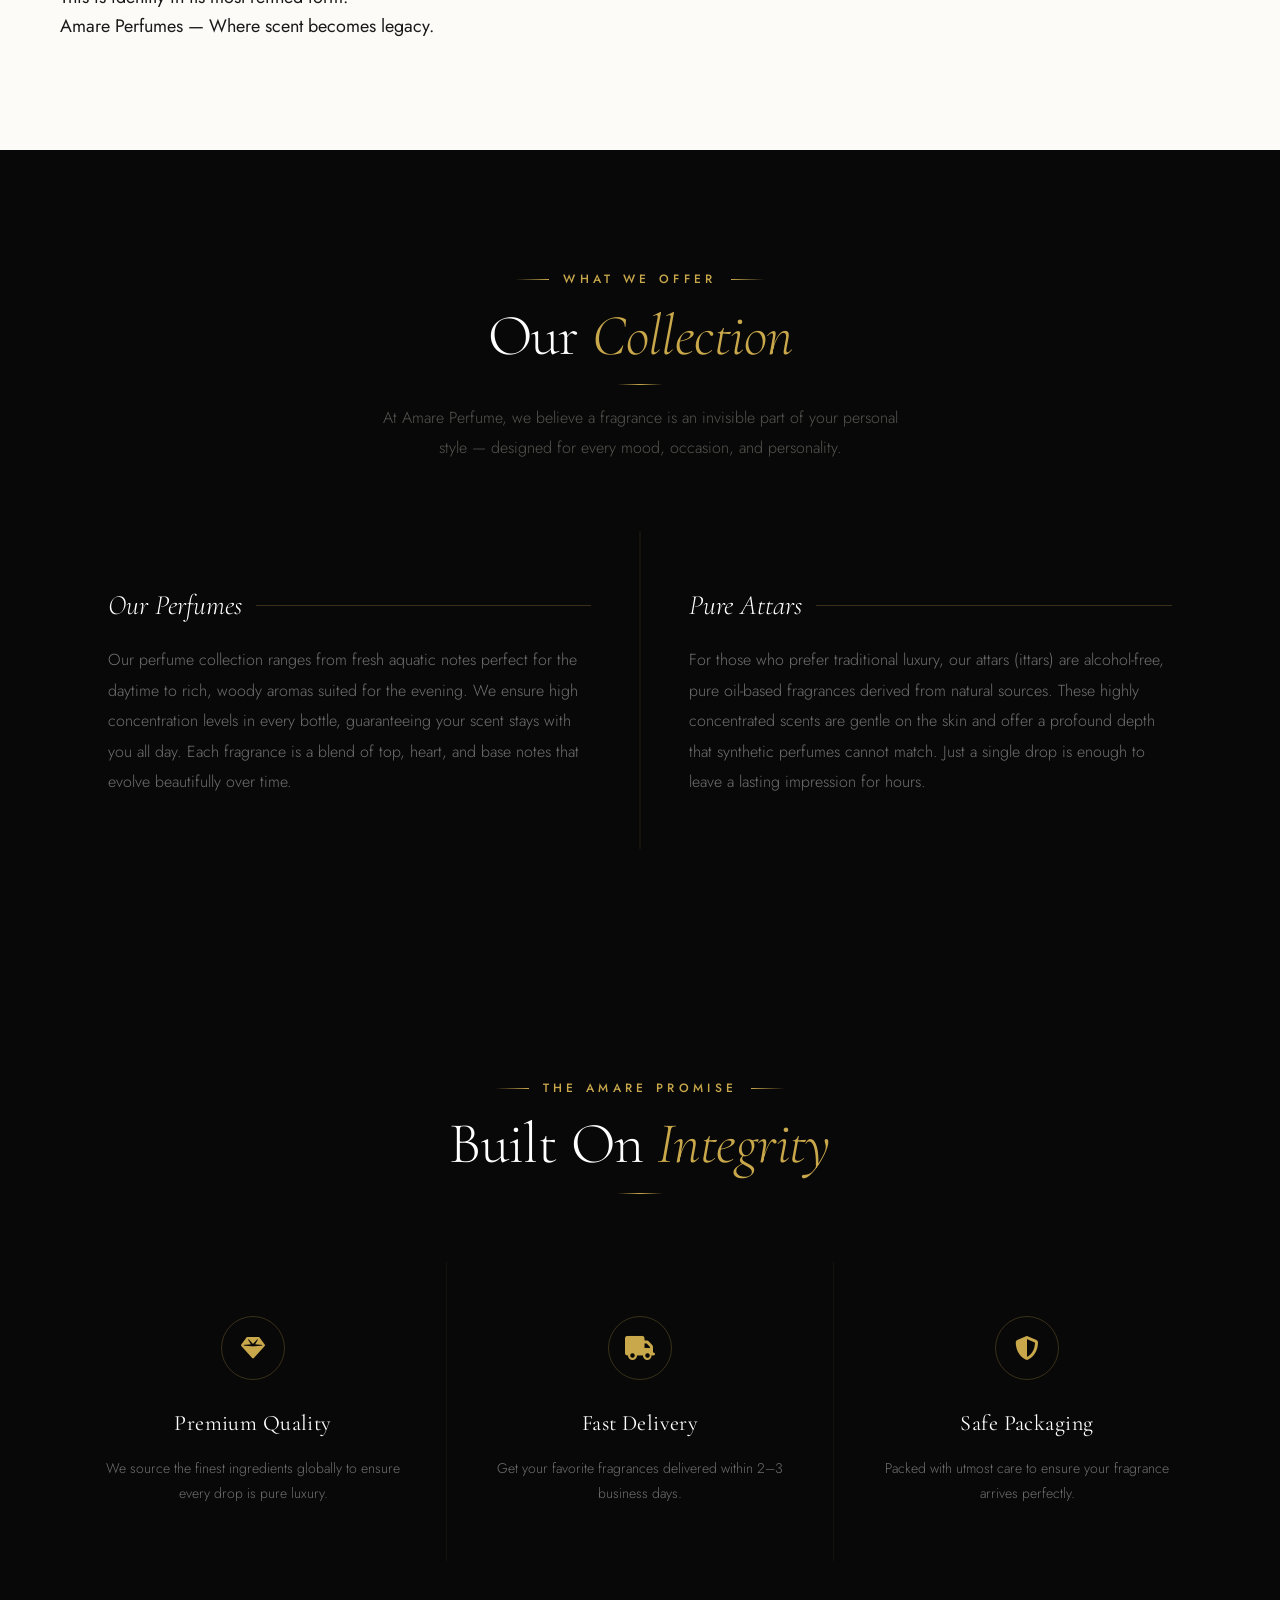
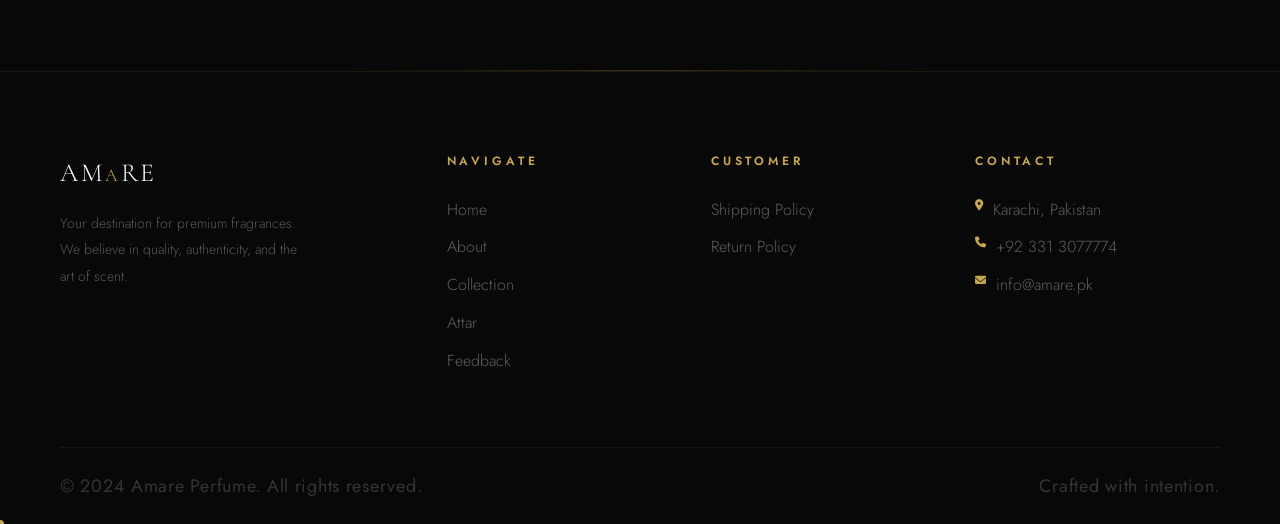
==== commit b88231b8: "changes" ====
--- a/about.html
+++ b/about.html
@@ -1,735 +1,220 @@
 <!DOCTYPE html>
 <html lang="en">
-
 <head>
-    <meta charset="UTF-8">
-    <meta name="viewport" content="width=device-width, initial-scale=1.0">
-    <title>About Us - Amare Perfume</title>
-    <!-- Bootstrap CSS -->
-    <link href="https://cdn.jsdelivr.net/npm/bootstrap@5.3.2/dist/css/bootstrap.min.css" rel="stylesheet">
-    <!-- Font Awesome -->
-    <link rel="stylesheet" href="https://cdnjs.cloudflare.com/ajax/libs/font-awesome/6.4.0/css/all.min.css">
-    <!-- Google Font -->
-    <link href="https://fonts.googleapis.com/css2?family=Playfair+Display:wght@400;500;600;700&family=Poppins:wght@300;400;500;600&display=swap" rel="stylesheet">
-
-    <style>
-        /* Footer (Black Background, White Text) */
-        
-        .footer {
-            background-color: #000;
-            /* Black */
-            color: #fff;
-            padding: 50px 20px 20px;
-        }
-        
-        .footer-container {
-            max-width: 1200px;
-            margin: 0 auto;
-            display: grid;
-            grid-template-columns: repeat(auto-fit, minmax(200px, 1fr));
-            gap: 30px;
-        }
-        
-        .footer-col h4 {
-            font-family: 'Playfair Display', serif;
-            margin-bottom: 20px;
-            color: #fff;
-            /* White */
-        }
-        
-        .footer-col p,
-        .footer-col a {
-            color: #ccc;
-            /* Light Grey for readability */
-            font-size: 14px;
-            text-decoration: none;
-            display: block;
-            margin-bottom: 10px;
-            transition: color 0.3s;
-        }
-        
-        .footer-col a:hover {
-            color: #d4a373;
-        }
-        
-        .footer-bottom {
-            text-align: center;
-            margin-top: 40px;
-            border-top: 1px solid #333;
-            padding-top: 20px;
-            font-size: 13px;
-            color: #888;
-        }
-        
-        .social-icons a {
-            display: inline-block;
-            width: 35px;
-            height: 35px;
-            line-height: 35px;
-            text-align: center;
-            border: 1px solid #444;
-            border-radius: 50%;
-            color: #fff;
-            margin-right: 5px;
-            transition: 0.3s;
-        }
-        
-        .social-icons a:hover {
-            background: #d4a373;
-            border-color: #d4a373;
-            color: #fff;
-        }
-        /* Basic Reset */
-        
-        * {
-            margin: 0;
-            padding: 0;
-            box-sizing: border-box;
-        }
-        
-        body {
-            font-family: 'Poppins', sans-serif;
-            background-color: #ffffff;
-            color: #333;
-        }
-        /* Header (Black) */
-        
-        .header {
-            background: #000;
-            box-shadow: 0 2px 10px rgba(255, 255, 255, 0.1);
-            position: sticky;
-            top: 0;
-            z-index: 100;
-        }
-        
-        .header-container {
-            max-width: 1200px;
-            margin: 0 auto;
-            padding: 15px 20px;
-            display: flex;
-            justify-content: space-between;
-            align-items: center;
-        }
-        
-        .logo h1 {
-            font-family: 'Playfair Display', serif;
-            font-size: 28px;
-            font-weight: 700;
-            color: #fff;
-            margin: 0;
-            cursor: pointer;
-        }
-        
-        .nav-links a {
-            text-decoration: none;
-            color: #fff;
-            margin: 0 15px;
-            font-weight: 500;
-            font-size: 14px;
-            transition: color 0.3s;
-        }
-        
-        .nav-links a:hover {
-            color: #d4a373;
-        }
-        /* Hero Banner for About Page */
-        
-        .page-hero {
-            background: #000;
-            color: white;
-            text-align: center;
-            padding: 60px 20px;
-        }
-        
-        .page-hero h1 {
-            font-family: 'Playfair Display', serif;
-            font-size: 42px;
-            margin-bottom: 10px;
-        }
-        
-        .page-hero p {
-            color: #aaa;
-            font-size: 16px;
-        }
-        /* Signature Product Section (Image Left, Text Right) */
-        
-        .signature-section {
-            padding: 80px 20px;
-            max-width: 1200px;
-            margin: 0 auto;
-        }
-        
-        .signature-grid {
-            display: flex;
-            align-items: center;
-            gap: 60px;
-            flex-wrap: wrap;
-        }
-        
-        .sig-image-box {
-            flex: 1;
-            min-width: 300px;
-            text-align: center;
-        }
-        
-        .sig-image-box img {
-            max-width: 100%;
-            width: 400px;
-            height: auto;
-            border-radius: 10px;
-            box-shadow: 0 20px 40px rgba(0, 0, 0, 0.15);
-            transition: transform 0.5s;
-        }
-        
-        .sig-image-box img:hover {
-            transform: scale(1.03);
-        }
-        
-        .sig-content {
-            flex: 1;
-            min-width: 300px;
-        }
-        
-        .sig-badge {
-            background: #d4a373;
-            color: white;
-            padding: 5px 15px;
-            font-size: 12px;
-            border-radius: 20px;
-            text-transform: uppercase;
-            letter-spacing: 1px;
-            display: inline-block;
-            margin-bottom: 15px;
-        }
-        
-        .sig-content h2 {
-            font-family: 'Playfair Display', serif;
-            font-size: 42px;
-            margin-bottom: 20px;
-            color: #111;
-        }
-        
-        .sig-content p {
-            font-size: 16px;
-            color: #555;
-            line-height: 1.8;
-            margin-bottom: 20px;
-        }
-        
-        .highlight-list {
-            list-style: none;
-            margin-top: 20px;
-        }
-        
-        .highlight-list li {
-            margin-bottom: 10px;
-            font-weight: 500;
-            color: #222;
-        }
-        
-        .highlight-list i {
-            color: #d4a373;
-            margin-right: 10px;
-            width: 20px;
-        }
-        /* General Info Section (Below Signature) */
-        
-        .info-section {
-            background: #f9f9f9;
-            padding: 80px 20px;
-            border-top: 1px solid #eee;
-        }
-        
-        .info-container {
-            max-width: 900px;
-            margin: 0 auto;
-            text-align: center;
-        }
-        
-        .info-container h2 {
-            font-family: 'Playfair Display', serif;
-            font-size: 32px;
-            margin-bottom: 30px;
-            color: #222;
-        }
-        
-        .info-container p {
-            font-size: 16px;
-            color: #666;
-            line-height: 1.8;
-            margin-bottom: 20px;
-        }
-        
-        .info-block {
-            background: white;
-            padding: 40px;
-            border-radius: 10px;
-            box-shadow: 0 5px 15px rgba(0, 0, 0, 0.05);
-            margin-top: 30px;
-            text-align: left;
-        }
-        
-        .info-block h4 {
-            color: #222;
-            margin-bottom: 15px;
-            font-family: 'Playfair Display', serif;
-            border-bottom: 2px solid #d4a373;
-            display: inline-block;
-            padding-bottom: 5px;
-        }
-        /* Footer */
-        
-        .footer {
-            background-color: #000;
-            color: #fff;
-            padding: 50px 20px 20px;
-        }
-        
-        .footer-container {
-            max-width: 1200px;
-            margin: 0 auto;
-            display: grid;
-            grid-template-columns: repeat(auto-fit, minmax(200px, 1fr));
-            gap: 30px;
-        }
-        
-        .footer-col h4 {
-            font-family: 'Playfair Display', serif;
-            margin-bottom: 20px;
-            color: #fff;
-        }
-        
-        .footer-col p,
-        .footer-col a {
-            color: #ccc;
-            font-size: 14px;
-            text-decoration: none;
-            display: block;
-            margin-bottom: 10px;
-            transition: color 0.3s;
-        }
-        
-        .footer-col a:hover {
-            color: #d4a373;
-        }
-        
-        .footer-bottom {
-            text-align: center;
-            margin-top: 40px;
-            border-top: 1px solid #333;
-            padding-top: 20px;
-            font-size: 13px;
-            color: #888;
-        }
-        
-        .social-icons a {
-            display: inline-block;
-            width: 35px;
-            height: 35px;
-            line-height: 35px;
-            text-align: center;
-            border: 1px solid #444;
-            border-radius: 50%;
-            color: #fff;
-            margin-right: 5px;
-            transition: 0.3s;
-        }
-        
-        .social-icons a:hover {
-            background: #d4a373;
-            border-color: #d4a373;
-            color: #fff;
-        }
-        
-        @media (max-width: 768px) {
-            .signature-grid {
-                flex-direction: column;
-                text-align: center;
-            }
-            .sig-content h2 {
-                font-size: 32px;
-            }
-            .highlight-list {
-                display: inline-block;
-                text-align: left;
-            }
-        }
-        /* Header (Black Background, White Text) */
-        
-        .header {
-            background: #000;
-            /* Black */
-            box-shadow: 0 2px 10px rgba(255, 255, 255, 0.1);
-            position: sticky;
-            top: 0;
-            z-index: 100;
-        }
-        
-        .header-container {
-            max-width: 1200px;
-            margin: 0 auto;
-            padding: 15px 20px;
-            display: flex;
-            justify-content: space-between;
-            align-items: center;
-        }
-        
-        .logo h1 {
-            font-family: 'Playfair Display', serif;
-            font-size: 28px;
-            font-weight: 700;
-            color: #fff;
-            /* White */
-            margin: 0;
-            cursor: pointer;
-        }
-        
-        .nav-links a {
-            text-decoration: none;
-            color: #fff;
-            /* White */
-            margin: 0 15px;
-            font-weight: 500;
-            font-size: 14px;
-            transition: color 0.3s;
-        }
-        
-        .nav-links a:hover {
-            color: #d4a373;
-        }
-        /* Cart Icon */
-        
-        .cart-icon-btn {
-            background: none;
-            border: none;
-            font-size: 20px;
-            cursor: pointer;
-            position: relative;
-            color: #fff;
-        }
-        
-        .cart-count-badge {
-            position: absolute;
-            top: -5px;
-            right: -10px;
-            background: #d4a373;
-            color: white;
-            font-size: 10px;
-            width: 18px;
-            height: 18px;
-            border-radius: 50%;
-            display: flex;
-            align-items: center;
-            justify-content: center;
-        }
-        
-        * {
-            margin: 0;
-            padding: 0;
-            box-sizing: border-box;
-            font-family: 'Poppins', sans-serif;
-        }
-        
-        body {
-            background: #fff;
-        }
-        /* NAVBAR */
-        
-        .navbar {
-            width: 100%;
-            background: #000;
-            padding: 12px 40px;
-            position: sticky;
-            top: 0;
-            z-index: 999;
-        }
-        
-        .nav-container {
-            display: flex;
-            justify-content: space-between;
-            align-items: center;
-        }
-        /* Logo */
-        
-        .logo img {
-            height: 55px;
-        }
-        /* Menu Links */
-        
-        .nav-links {
-            list-style: none;
-            display: flex;
-            gap: 40px;
-        }
-        
-        .nav-links li a {
-            color: #fff;
-            text-decoration: none;
-            font-size: 18px;
-            font-weight: 500;
-            transition: 0.3s;
-        }
-        
-        .nav-links li a:hover {
-            color: #d4af37;
-            /* gold hover */
-        }
-        /* Cart */
-        
-        .cart {
-            position: relative;
-            color: #fff;
-            font-size: 22px;
-            cursor: pointer;
-        }
-        
-        .cart-count {
-            position: absolute;
-            top: -8px;
-            right: -10px;
-            background: #d4af37;
-            color: #000;
-            font-size: 12px;
-            padding: 2px 6px;
-            border-radius: 50%;
-            font-weight: 600;
-        }
-        /* Responsive */
-        
-        @media(max-width:900px) {
-            .nav-links {
-                display: none;
-            }
-        }
-        
-        .logo img {
-            margin-bottom: 5px;
-        }
-        /* Footer Star Rating Fix */
-        
-        .star-rating {
-            display: flex !important;
-            /* Force horizontal alignment */
-            flex-direction: row-reverse !important;
-            /* Star logic fix */
-            justify-content: center;
-            gap: 10px;
-            margin: 15px 0;
-        }
-        
-        .star-rating label {
-            font-size: 30px;
-            /* Size barhane ke liye */
-            color: #444;
-            /* Empty star color */
-            cursor: pointer;
-            transition: color 0.2s ease-in-out;
-            display: inline-block;
-        }
-        /* Hover aur Checked states */
-        
-        .star-rating input:checked~label,
-        .star-rating label:hover,
-        .star-rating label:hover~label {
-            color: #ffc107 !important;
-            /* Professional Gold Color */
-        }
-        /* Hidden inputs */
-        
-        .star-rating input {
-            display: none;
-        }
-        
-        .cart-footer {
-            padding: 20px;
-            background-color: #ffffff00;
-        }
-    </style>
+  <meta charset="UTF-8">
+  <meta name="viewport" content="width=device-width, initial-scale=1.0">
+  <title>About — Amare Perfume</title>
+  <link rel="stylesheet" href="https://cdnjs.cloudflare.com/ajax/libs/font-awesome/6.4.0/css/all.min.css">
+  <link rel="stylesheet" href="css/style.css">
+  <style>
+    .cursor-dot  { width:8px; height:8px; background:var(--gold); border-radius:50%; position:fixed; pointer-events:none; z-index:99999; transform:translate(-50%,-50%); transition:width .2s,height .2s; }
+    .cursor-ring { width:36px; height:36px; border:1px solid rgba(201,168,76,.45); border-radius:50%; position:fixed; pointer-events:none; z-index:99998; transform:translate(-50%,-50%); transition:width .22s,height .22s,border-color .22s; }
+    .page-transition { position:fixed; inset:0; background:var(--black); z-index:9999; transform:scaleY(0); transform-origin:bottom; transition:transform .5s cubic-bezier(.25,.46,.45,.94); }
+    .page-transition.entering { transform:scaleY(1); transform-origin:bottom; }
+    .page-transition.leaving  { transform:scaleY(0); transform-origin:top; }
+  </style>
 </head>
-
 <body>
 
-    <!-- Header -->
-    <header class="header">
-        <div class="header-container">
-            <div class="logo"><img src="img/logo2.png" alt="" width="70px " height="70px"></div>
-            <nav class="nav-links d-none d-md-block">
-                <a href="index.html">Home</a>
-                <a href="about.html">About</a>
-                <a href="malefemale.html">Male/Female</a>
-                <a href="attar.html">Oud</a>
-                <a href="feedback.html">Feedback</a>
-            </nav>
-            <div class="header-icons">
-                <button class="cart-icon-btn" onclick="toggleCart()">
-                    <i class="fas fa-shopping-bag"></i>
-                    <span class="cart-count-badge" id="header-cart-count">0</span>
-                </button>
-            </div>
-        </div>
-    </header>
-    <!-- Page Title -->
-    <section style="text-align: center; margin-top: 30px;">
-        <h1>About Us</h1>
-        <p>Dedicated to crafting memories through scent</p>
-    </section>
-
-    <!-- Signature Product Section -->
-    <section class="signature-section">
-        <div class="signature-grid">
-            <!-- Image Side -->
-            <div class="sig-image-box">
-                <img src="img/Midnight.png" alt="Midnight Alpha Perfume">
-            </div>
-
-            <!-- Text Side -->
-            <div class="sig-content">
-                <span class="sig-badge">Signature Edition</span>
-                <h2>Midnight Alpha</h2>
-                <p>
-                    <strong>Midnight Alpha</strong> is not just a fragrance; it is an attitude. Designed for the modern man who commands attention without demanding it, this scent captures the essence of the night.
-                </p>
-                <p>
-                    Crafted with the finest ingredients sourced from international markets, this perfume offers a rich blend of smoky Oud and spicy notes that settle into a warm, amber finish. It is the perfect companion for evening wear and special occasions.
-                </p>
-
-                <ul class="highlight-list">
-                    <li><i class="fas fa-clock"></i> Long Lasting: <strong>7 to 8 Hours</strong> Projection</li>
-                    <li><i class="fas fa-gem"></i> Premium Quality Oils</li>
-                    <li><i class="fas fa-spray"></i> Strong Sillage & Projection</li>
-                    <li><i class="fas fa-check-circle"></i> Ideal for Night Events</li>
-                </ul>
-            </div>
-        </div>
-    </section>
-
-    <!-- General Info Section (Perfumes & Attar) -->
-    <section class="info-section">
-        <div class="info-container">
-            <h2>Our Collection</h2>
-            <p>
-                At Amare Perfume, we believe that a fragrance is an invisible part of your personal style. Our diverse range of perfumes and attars is designed to cater to every mood, occasion, and personality.
-            </p>
-
-            <div class="info-block">
-                <h4>Our Perfumes</h4>
-                <p>
-                    Our perfume collection ranges from fresh aquatic notes perfect for the daytime to rich, woody aromas suited for the evening. We ensure high concentration levels in every bottle, guaranteeing that your scent stays with you throughout the day. Each fragrance
-                    is a blend of top, heart, and base notes that evolve beautifully over time.
-                </p>
-            </div>
-
-            <div class="info-block">
-                <h4>Pure Attars</h4>
-                <p>
-                    For those who prefer traditional luxury, our attars (ittars) are alcohol-free, pure oil-based fragrances derived from natural sources. These highly concentrated scents are gentle on the skin and offer a profound depth that synthetic perfumes cannot match.
-                    Just a single drop is enough to leave a lasting impression for hours.
-                </p>
-            </div>
-        </div>
-    </section>
-
-    <!-- Footer (Black) -->
-    <footer class="footer">
-        <div class="footer-container">
-            <div class="footer-col">
-                <div class="logo"><img src="img/logo2.png" alt="" width="90px" height="90px"></div>
-
-                <p>Your destination for premium fragrances. We believe in quality and authenticity.</p>
-                <div class="social-icons mt-3">
-
-                </div>
-            </div>
-            <div class="footer-col">
-                <h4>Quick Links</h4>
-                <a href="index.html">Home</a>
-                <a href="about.html">About</a>
-                <a href="malefemale.html">Male/Female</a>
-                <a href="attar.html">Oud</a>
-                <a href="feedback.html">Feedback</a>
-            </div>
-            <div class="footer-col">
-                <h4>Customer Service</h4>
-                <a href="#">Shipping Policy</a>
-            </div>
-            <div class="footer-col">
-                <h4>Contact Info</h4>
-                <p><i class="fas fa-map-marker-alt me-2"></i> Karachi, Pakistan</p>
-                <p><i class="fas fa-phone me-2"></i> +92 331 3077774</p>
-                <p><i class="fas fa-envelope me-2"></i> info@amare.pk</p>
-            </div>
-            <div class="cart-footer">
-                <div class="mb-3 text-center">
-                    <p class="mb-1" style="font-size: 14px; font-weight: 500;">Rate your experience:</p>
-                    <div class="star-rating">
-                        <input type="radio" id="5-stars" name="rating" value="5">
-                        <label for="5-stars" class="fas fa-star"></label>
-
-                        <input type="radio" id="4-stars" name="rating" value="4">
-                        <label for="4-stars" class="fas fa-star"></label>
-
-                        <input type="radio" id="3-stars" name="rating" value="3">
-                        <label for="3-stars" class="fas fa-star"></label>
-
-                        <input type="radio" id="2-stars" name="rating" value="2">
-                        <label for="2-stars" class="fas fa-star"></label>
-
-                        <input type="radio" id="1-star" name="rating" value="1">
-                        <label for="1-star" class="fas fa-star"></label>
-                    </div>
-                </div>
-                <input type="text" id="cust-name" class="form-control mb-2" placeholder="Your Name" required>
-            </div>
-        </div>
-        <div class="footer-bottom">
-            &copy; 2023 Amare Perfume. All Rights Reserved.
-        </div>
-    </footer>
+  <div class="page-transition" id="page-transition"></div>
+  <div class="overlay" id="overlay" onclick="toggleCart()"></div>
+
+  <!-- NAVBAR -->
+  <nav class="navbar" id="navbar">
+    <a href="index.html" class="navbar__logo" aria-label="Amare Home">
+      <img src="img/logo2.png" alt="Amare" class="navbar__logo-img">
+    </a>
+    <ul class="navbar__links">
+      <li><a href="index.html">Home</a></li>
+      <li><a href="about.html">About</a></li>
+      <li><a href="malefemale.html">Collection</a></li>
+      <li><a href="attar.html">Attar</a></li>
+      <li><a href="feedback.html">Feedback</a></li>
+    </ul>
+    <div class="navbar__right">
+      <button class="navbar__cart" onclick="toggleCart()">
+        <i class="fas fa-shopping-bag"></i>
+        <span class="cart-count" id="header-cart-count">0</span>
+      </button>
+      <button class="navbar__hamburger" id="hamburger"><span></span><span></span><span></span></button>
+    </div>
+  </nav>
+
+  <nav class="mobile-nav" id="mobile-nav">
+    <a href="index.html">Home</a>
+    <a href="about.html">About</a>
+    <a href="malefemale.html">Collection</a>
+    <a href="attar.html">Attar</a>
+    <a href="feedback.html">Feedback</a>
+  </nav>
+
+  <!-- PAGE BANNER -->
+  <section class="page-banner">
+    <div class="breadcrumb">
+      <a href="index.html">Home</a>
+      <i class="fas fa-chevron-right"></i>
+      <span>About</span>
+    </div>
+    <h1>Our Story</h1>
+    <p>Dedicated to crafting memories through scent</p>
+  </section>
+
+  <!-- SIGNATURE SECTION -->
+  <section class="signature-section">
+    <div class="container">
+      <div class="signature-grid">
+        <!-- Image -->
+        <div class="sig-img-box" data-reveal="left">
+          <img src="img/Midnight.png" alt="Midnight Alpha — Signature">
+        </div>
+        <!-- Text -->
+        <div class="sig-content" data-reveal="right">
+          <span class="sig-badge">Signature Edition</span>
+          <h2>Midnight Alpha</h2>
+          <p>
+            <strong>Midnight Alpha</strong> is not just a fragrance — it is an attitude. Designed for the modern man who commands attention without demanding it, this scent captures the very essence of the night.
+          </p>
+          <p>
+            Crafted with the finest ingredients sourced from international markets, it offers a rich blend of smoky Oud and spicy notes that settle into a warm amber finish. The perfect companion for evening wear and special occasions.
+          </p>
+          <ul class="highlight-list">
+            <li><i class="fas fa-clock"></i> Long Lasting: <strong>6–7 Hours</strong> Projection</li>
+            <li><i class="fas fa-gem"></i> Premium Quality Essential Oils</li>
+            <li><i class="fas fa-wind"></i> Strong Sillage &amp; Projection</li>
+            <li><i class="fas fa-check-circle"></i> Ideal for Night Events</li>
+          </ul>
+          <a href="malefemale.html" class="btn btn--dark" style="margin-top:36px;">
+            <span>Shop the Collection</span>
+          </a>
+        </div>
+      </div>
+    </div>
+  </section>
+
+  <section class="signature-section" style="padding-top:0">
+    <div class="container">
+      <div class="section-header" data-reveal>
+        <div class="section-label">The Story</div>
+        <h2>The Story of <em>Amare Perfumes</em></h2>
+        <div class="section-divider"></div>
+      </div>
+
+      <div data-reveal>
+        <p>Amare Perfumes was born from a simple belief — that fragrance is not just something you wear, but something you become.</p>
+        <p>In a world of fleeting impressions, we set out to create scents that linger — not only in the air, but in memory. Each composition is carefully curated, blending rich tradition with modern artistry to create fragrances that feel personal, powerful, and timeless.</p>
+        <p>Inspired by the world’s most iconic scent profiles, Amare reinterprets luxury in a way that is accessible yet uncompromising in quality. Every bottle carries depth, character, and emotion — designed for individuals who don’t follow trends, but define them.</p>
+        <p>This is not mass fragrance.<br>This is identity in its most refined form.</p>
+        <p>Amare Perfumes — Where scent becomes legacy.</p>
+      </div>
+    </div>
+  </section>
+
+  <!-- INFO SECTION -->
+  <section class="info-section">
+    <div class="container">
+      <div class="section-header section-header--white" data-reveal>
+        <div class="section-label">What We Offer</div>
+        <h2>Our <em>Collection</em></h2>
+        <div class="section-divider"></div>
+        <p>At Amare Perfume, we believe a fragrance is an invisible part of your personal style — designed for every mood, occasion, and personality.</p>
+      </div>
+
+      <div class="info-grid">
+        <div class="info-block" data-reveal data-delay="0">
+          <h4>Our Perfumes</h4>
+          <p>Our perfume collection ranges from fresh aquatic notes perfect for the daytime to rich, woody aromas suited for the evening. We ensure high concentration levels in every bottle, guaranteeing your scent stays with you all day. Each fragrance is a blend of top, heart, and base notes that evolve beautifully over time.</p>
+        </div>
+        <div class="info-block" data-reveal data-delay="200">
+          <h4>Pure Attars</h4>
+          <p>For those who prefer traditional luxury, our attars (ittars) are alcohol-free, pure oil-based fragrances derived from natural sources. These highly concentrated scents are gentle on the skin and offer a profound depth that synthetic perfumes cannot match. Just a single drop is enough to leave a lasting impression for hours.</p>
+        </div>
+      </div>
+    </div>
+  </section>
+
+  <!-- FEATURES -->
+  <section class="features-section">
+    <div class="container">
+      <div class="section-header section-header--white" data-reveal>
+        <div class="section-label">The Amare Promise</div>
+        <h2>Built On <em>Integrity</em></h2>
+        <div class="section-divider"></div>
+      </div>
+      <div class="features-grid">
+        <div class="feature-box" data-reveal data-delay="0">
+          <div class="feature-box__icon"><i class="fas fa-gem"></i></div>
+          <h4>Premium Quality</h4>
+          <p>We source the finest ingredients globally to ensure every drop is pure luxury.</p>
+        </div>
+        <div class="feature-box" data-reveal data-delay="200">
+          <div class="feature-box__icon"><i class="fas fa-truck"></i></div>
+          <h4>Fast Delivery</h4>
+          <p>Get your favorite fragrances delivered within 2–3 business days.</p>
+        </div>
+        <div class="feature-box" data-reveal data-delay="400">
+          <div class="feature-box__icon"><i class="fas fa-shield-alt"></i></div>
+          <h4>Safe Packaging</h4>
+          <p>Packed with utmost care to ensure your fragrance arrives perfectly.</p>
+        </div>
+      </div>
+    </div>
+  </section>
+
+  <!-- FOOTER -->
+  <footer class="site-footer">
+    <div class="container">
+      <div class="footer-grid">
+        <div class="footer-brand">
+          <div class="footer-brand__name">Am<span>a</span>re</div>
+          <p>Your destination for premium fragrances. We believe in quality, authenticity, and the art of scent.</p>
+        </div>
+        <div class="footer-col">
+          <h4>Navigate</h4>
+          <a href="index.html">Home</a>
+          <a href="about.html">About</a>
+          <a href="malefemale.html">Collection</a>
+          <a href="attar.html">Attar</a>
+          <a href="feedback.html">Feedback</a>
+        </div>
+        <div class="footer-col">
+          <h4>Customer</h4>
+          <a href="#">Shipping Policy</a>
+          <a href="#">Return Policy</a>
+        </div>
+        <div class="footer-col">
+          <h4>Contact</h4>
+          <p class="footer-contact"><i class="fas fa-map-marker-alt"></i>Karachi, Pakistan</p>
+          <p class="footer-contact"><i class="fas fa-phone"></i>+92 331 3077774</p>
+          <p class="footer-contact"><i class="fas fa-envelope"></i>info@amare.pk</p>
+        </div>
+      </div>
+      <div class="footer-bottom">
+        <span>&copy; 2024 Amare Perfume. All rights reserved.</span>
+        <span>Crafted with intention.</span>
+      </div>
+    </div>
+  </footer>
+
+  <!-- CART -->
+  <div class="cart-sidebar" id="cart-sidebar">
+    <div class="cart-header">
+      <h3>Your Cart</h3>
+      <button class="cart-close" onclick="toggleCart()"><i class="fas fa-times"></i></button>
+    </div>
+    <div class="cart-body" id="cart-items-container"></div>
+    <div class="cart-footer">
+      <input type="text" id="cust-name" class="cart-input" placeholder="Your Name" required>
+      <input type="text" id="cust-addr" class="cart-input" placeholder="Delivery Address" required>
+      <div class="cart-total-row">
+        <span class="total-label">Total</span>
+        <span class="total-amount" id="cart-total">Rs 0</span>
+      </div>
+      <button class="btn btn--whatsapp" onclick="orderAll()">
+        <i class="fab fa-whatsapp"></i> <span>Order via WhatsApp</span>
+      </button>
+    </div>
+  </div>
+
+  <script src="js/main.js"></script>
 </body>
-
-</html>
-
-<script>
-    function orderAll() {
-        const name = document.getElementById("cust-name").value.trim();
-        const addr = document.getElementById("cust-addr").value.trim();
-
-        // Rating pick karne ka code
-        const ratingElement = document.querySelector('input[name="rating"]:checked');
-        const ratingValue = ratingElement ? ratingElement.value : "Not Rated";
-
-        if (!name || !addr) {
-            alert("Please enter Name and Address!");
-            return;
-        }
-        if (cart.length === 0) {
-            alert("Cart is empty!");
-            return;
-        }
-
-        let msg = `*New Order!* 🛍️%0A`;
-        msg += `--------------------------%0A`;
-        msg += `*Name:* ${encodeURIComponent(name)}%0A`;
-        msg += `*Address:* ${encodeURIComponent(addr)}%0A`;
-        msg += `*Rating:* ${ratingValue} Stars ⭐%0A`; // WhatsApp msg mein rating
-        msg += `--------------------------%0A`;
-
-        let totalAmount = 0;
-        cart.forEach(item => {
-            msg += `*Product:* ${encodeURIComponent(item.name)}%0A*Qty:* ${item.quantity}%0A*Price:* Rs ${item.price * item.quantity}%0A--------------------------%0A`;
-            totalAmount += item.price * item.quantity;
-        });
-        msg += `*Total Amount:* Rs ${totalAmount}`;
-
-        window.open(`https://wa.me/923313077774?text=${msg}`, '_blank');
-
-        // Reset Cart
-        cart = [];
-        saveCart();
-        updateCartUI();
-        document.getElementById("cust-name").value = "";
-        document.getElementById("cust-addr").value = "";
-        if (ratingElement) ratingElement.checked = false; // Reset Rating
-        toggleCart();
-    }
-</script>+</html>
--- a/css/style.css
+++ b/css/style.css
@@ -0,0 +1,814 @@
+/* ================================================================
+   AMARE PERFUME — LUXURY MASTER STYLESHEET
+   Palette: Obsidian Black · Champagne Gold · Ivory · Warm White
+   Aesthetic: Tom Ford / Dior / Chanel — Cinematic & Refined
+================================================================ */
+
+@import url('https://fonts.googleapis.com/css2?family=Cormorant+Garamond:ital,wght@0,300;0,400;0,500;0,600;1,300;1,400;1,600&family=Jost:wght@200;300;400;500;600&display=swap');
+
+/* ── CSS VARIABLES ── */
+:root {
+  --black:          #080808;
+  --near-black:     #111111;
+  --charcoal:       #1c1c1c;
+  --panel:          #242424;
+  --gold:           #c9a84c;
+  --gold-light:     #e2c97e;
+  --gold-dim:       rgba(201,168,76,0.13);
+  --gold-border:    rgba(201,168,76,0.25);
+  --ivory:          #f8f4ed;
+  --cream:          #ece8df;
+  --warm-white:     #fdfbf8;
+  --text-primary:   #1a1a1a;
+  --text-secondary: #555550;
+  --text-muted:     #8a8880;
+  --white:          #ffffff;
+  --border-light:   rgba(0,0,0,0.08);
+  --font-display:   'Cormorant Garamond', Georgia, serif;
+  --font-body:      'Jost', 'Helvetica Neue', sans-serif;
+  --section-pad:    110px;
+  --ease:           cubic-bezier(0.25, 0.46, 0.45, 0.94);
+  --ease-spring:    cubic-bezier(0.34, 1.56, 0.64, 1);
+  --dur-fast:       0.2s;
+  --dur-mid:        0.42s;
+  --dur-slow:       0.72s;
+  --shadow-md:      0 8px 32px rgba(0,0,0,0.10);
+  --shadow-lg:      0 20px 60px rgba(0,0,0,0.14);
+  --shadow-gold:    0 0 48px rgba(201,168,76,0.16);
+}
+
+/* ── RESET ── */
+*, *::before, *::after { margin:0; padding:0; box-sizing:border-box; }
+html { scroll-behavior:smooth; overflow-x:hidden; }
+body {
+  font-family: var(--font-body);
+  background: var(--warm-white);
+  color: var(--text-primary);
+  font-size: 18px;
+  line-height: 1.6;
+  -webkit-font-smoothing: antialiased;
+  overflow-x: hidden;
+}
+p, li, span, input, textarea, label {
+  font-size: 18px;
+}
+img { display:block; max-width:100%; }
+a   { text-decoration:none; color:inherit; }
+button { cursor:pointer; font-family:var(--font-body); }
+::selection { background:var(--gold); color:var(--white); }
+
+/* Scrollbar */
+::-webkit-scrollbar { width:4px; }
+::-webkit-scrollbar-track { background:var(--cream); }
+::-webkit-scrollbar-thumb { background:var(--gold); border-radius:2px; }
+
+/* Grain texture */
+body::before {
+  content:'';
+  position:fixed; inset:0;
+  background-image:url("data:image/svg+xml,%3Csvg viewBox='0 0 512 512' xmlns='http://www.w3.org/2000/svg'%3E%3Cfilter id='n'%3E%3CfeTurbulence type='fractalNoise' baseFrequency='0.9' numOctaves='4' stitchTiles='stitch'/%3E%3C/filter%3E%3Crect width='100%25' height='100%25' filter='url(%23n)' opacity='1'/%3E%3C/svg%3E");
+  opacity:0.016; pointer-events:none; z-index:9998;
+}
+
+/* ── CONTAINER ── */
+.container { max-width:1240px; margin:0 auto; padding:0 40px; }
+
+/* ── SECTION LABEL ── */
+.section-label {
+  display:inline-flex; align-items:center; gap:14px;
+  font-size:12px; font-weight:500; letter-spacing:0.36em;
+  text-transform:uppercase; color:var(--gold); margin-bottom:16px;
+}
+.section-label::before, .section-label::after {
+  content:''; width:34px; height:1px;
+  background:linear-gradient(90deg, transparent, var(--gold));
+  flex-shrink:0;
+}
+.section-label::after { background:linear-gradient(90deg, var(--gold), transparent); }
+
+/* ── REVEAL ANIMATIONS ── */
+[data-reveal] {
+  opacity:0; transform:translateY(38px);
+  transition: opacity var(--dur-slow) var(--ease),
+              transform var(--dur-slow) var(--ease);
+}
+[data-reveal="left"]  { transform:translateX(-46px); }
+[data-reveal="right"] { transform:translateX(46px); }
+[data-reveal="scale"] { transform:scale(0.93); }
+[data-reveal].revealed { opacity:1; transform:none; }
+[data-delay="100"] { transition-delay:0.1s; }
+[data-delay="200"] { transition-delay:0.2s; }
+[data-delay="300"] { transition-delay:0.3s; }
+[data-delay="400"] { transition-delay:0.4s; }
+[data-delay="500"] { transition-delay:0.5s; }
+[data-delay="600"] { transition-delay:0.6s; }
+
+/* ================================================================
+   NAVBAR
+================================================================ */
+.navbar {
+  position:fixed; top:0; left:0; right:0; z-index:900;
+  padding:0 52px; height:150px;
+  display:flex; align-items:center; justify-content:space-between;
+  transition: background var(--dur-mid) var(--ease),
+              height var(--dur-mid) var(--ease),
+              box-shadow var(--dur-mid) var(--ease);
+}
+.navbar.scrolled {
+  height:120px;
+  background:rgba(8,8,8,0.96);
+  backdrop-filter:blur(20px); -webkit-backdrop-filter:blur(20px);
+  box-shadow:0 1px 0 rgba(201,168,76,0.14);
+}
+
+.navbar__logo {
+  display:flex;
+  align-items:center;
+  gap:12px;
+  font-family:var(--font-display); font-size:30px; font-weight:400;
+  letter-spacing:0.1em; color:var(--white); text-transform:uppercase;
+}
+.navbar__logo-img {
+  height:120px;
+  width:auto;
+}
+.navbar.scrolled .navbar__logo-img { height:92px; }
+.navbar__logo-text { display:inline-block; }
+.navbar__logo span { color:var(--gold); }
+
+.navbar__links { list-style:none; display:flex; align-items:center; gap:40px; }
+.navbar__links a {
+  font-size:12px; font-weight:400; letter-spacing:0.2em;
+  text-transform:uppercase; color:rgba(255,255,255,0.7);
+  position:relative; padding-bottom:4px;
+  transition:color var(--dur-fast);
+}
+.navbar__links a::after {
+  content:''; position:absolute; bottom:0; left:0;
+  width:0; height:1px; background:var(--gold);
+  transition:width var(--dur-mid) var(--ease);
+}
+.navbar__links a:hover, .navbar__links a.active { color:var(--gold-light); }
+.navbar__links a:hover::after, .navbar__links a.active::after { width:100%; }
+
+.navbar__right { display:flex; align-items:center; gap:20px; }
+
+.navbar__cart {
+  position:relative; background:none;
+  border:1px solid rgba(255,255,255,0.2);
+  color:var(--white); width:42px; height:42px; border-radius:50%;
+  display:flex; align-items:center; justify-content:center; font-size:15px;
+  transition:border-color var(--dur-fast), background var(--dur-fast), transform 0.25s var(--ease-spring);
+}
+.navbar__cart:hover {
+  border-color:var(--gold); background:var(--gold-dim); transform:scale(1.07);
+}
+
+.cart-count {
+  position:absolute; top:-4px; right:-4px;
+  background:var(--gold); color:var(--black);
+  font-size:11px; font-weight:700; width:18px; height:18px;
+  border-radius:50%; display:flex; align-items:center; justify-content:center;
+  font-family:var(--font-body); border:1.5px solid var(--black);
+}
+.cart-count.pop { animation:cartPop 0.35s var(--ease-spring); }
+@keyframes cartPop {
+  0%,100% { transform:scale(1); } 50% { transform:scale(1.55); }
+}
+
+.navbar__hamburger { display:none; flex-direction:column; gap:5px; background:none; border:none; padding:4px; }
+.navbar__hamburger span { display:block; width:22px; height:1.5px; background:var(--white); transition:transform var(--dur-mid) var(--ease), opacity var(--dur-fast); }
+.navbar__hamburger.open span:nth-child(1) { transform:translateY(6.5px) rotate(45deg); }
+.navbar__hamburger.open span:nth-child(2) { opacity:0; }
+.navbar__hamburger.open span:nth-child(3) { transform:translateY(-6.5px) rotate(-45deg); }
+
+/* Mobile menu */
+.mobile-nav {
+  position:fixed; inset:0; background:rgba(8,8,8,0.97);
+  backdrop-filter:blur(20px); z-index:850;
+  display:flex; flex-direction:column; align-items:center; justify-content:center;
+  gap:36px; opacity:0; pointer-events:none;
+  transition:opacity var(--dur-mid) var(--ease);
+}
+.mobile-nav.open { opacity:1; pointer-events:auto; }
+.mobile-nav a {
+  font-family:var(--font-display); font-size:44px; font-weight:300;
+  color:rgba(255,255,255,0.65); letter-spacing:0.04em; font-style:italic;
+  transition:color var(--dur-fast), transform var(--dur-fast);
+}
+.mobile-nav a:hover { color:var(--gold-light); transform:translateX(10px); }
+
+/* ================================================================
+   HERO
+================================================================ */
+.hero {
+  position:relative; min-height:100vh;
+  display:flex; align-items:center; justify-content:center;
+  overflow:hidden; background:var(--black);
+}
+.hero__bg {
+  position:absolute; inset:0;
+  background:url('img/Slider.jpeg') center/cover no-repeat;
+  animation:heroPan 20s ease-in-out infinite alternate;
+  filter:brightness(0.36) saturate(0.65);
+}
+@keyframes heroPan {
+  from { transform:scale(1.07) translateX(0); }
+  to   { transform:scale(1.07) translateX(-2.5%); }
+}
+.hero__overlay {
+  position:absolute; inset:0;
+  background:
+    linear-gradient(to bottom, rgba(8,8,8,0.2) 0%, transparent 35%, rgba(8,8,8,0.72) 100%),
+    linear-gradient(to right,  rgba(8,8,8,0.35) 0%, transparent 55%);
+}
+.hero__particles { position:absolute; inset:0; pointer-events:none; }
+
+.hero__content { position:relative; text-align:center; padding:0 24px; max-width:880px; }
+
+.hero__eyebrow {
+  display:inline-flex; align-items:center; gap:14px;
+  font-size:12px; font-weight:400; letter-spacing:0.42em;
+  text-transform:uppercase; color:var(--gold); margin-bottom:26px;
+  opacity:0; transform:translateY(18px);
+  animation:heroUp 0.9s var(--ease) 0.3s forwards;
+}
+.hero__eyebrow::before, .hero__eyebrow::after {
+  content:''; width:42px; height:1px; background:var(--gold); opacity:0.5;
+}
+
+.hero__title {
+  font-family:var(--font-display);
+  font-size:clamp(62px, 9.5vw, 120px);
+  font-weight:300; line-height:0.9; letter-spacing:-0.01em;
+  color:var(--white); margin-bottom:22px;
+  opacity:0; transform:translateY(28px);
+  animation:heroUp 1s var(--ease) 0.55s forwards;
+}
+.hero__title em { font-style:italic; color:var(--gold-light); display:block; }
+
+.hero__subtitle {
+  font-size:13px; font-weight:300; letter-spacing:0.3em;
+  text-transform:uppercase; color:rgba(255,255,255,0.45);
+  margin-bottom:52px; opacity:0;
+  animation:heroUp 0.8s var(--ease) 0.9s forwards;
+}
+.hero__actions {
+  display:flex; align-items:center; justify-content:center;
+  gap:18px; flex-wrap:wrap; opacity:0;
+  animation:heroUp 0.8s var(--ease) 1.1s forwards;
+}
+.hero__scroll {
+  position:absolute; bottom:36px; left:50%; transform:translateX(-50%);
+  display:flex; flex-direction:column; align-items:center; gap:8px;
+  color:rgba(255,255,255,0.3); font-size:14px; letter-spacing:0.32em; text-transform:uppercase;
+  opacity:0; animation:heroUp 0.8s var(--ease) 1.5s forwards;
+}
+.hero__scroll-line {
+  width:1px; height:52px;
+  background:linear-gradient(to bottom, var(--gold), transparent);
+  animation:scrollPulse 2.2s ease-in-out infinite;
+}
+@keyframes scrollPulse { 0%,100%{opacity:0.4;} 50%{opacity:1;} }
+@keyframes heroUp { to { opacity:1; transform:none; } }
+
+/* ================================================================
+   BUTTONS
+================================================================ */
+.btn {
+  display:inline-flex; align-items:center; gap:10px;
+  font-family:var(--font-body); font-size:12px; font-weight:500;
+  letter-spacing:0.22em; text-transform:uppercase;
+  padding:16px 44px; border:none; cursor:pointer;
+  position:relative; overflow:hidden;
+  transition:color var(--dur-mid), box-shadow var(--dur-mid);
+  text-decoration:none; flex-shrink:0;
+}
+.btn::before {
+  content:''; position:absolute; inset:0;
+  transform:translateX(-101%); transition:transform var(--dur-mid) var(--ease);
+}
+.btn:hover::before { transform:translateX(0); }
+
+.btn--gold {
+  background:var(--gold); color:var(--black);
+  box-shadow:0 4px 22px rgba(201,168,76,0.28);
+}
+.btn--gold::before { background:rgba(255,255,255,0.18); }
+.btn--gold:hover   { box-shadow:0 8px 36px rgba(201,168,76,0.44); }
+
+.btn--outline-white {
+  background:transparent; color:var(--white);
+  border:1px solid rgba(255,255,255,0.28);
+}
+.btn--outline-white::before { background:rgba(255,255,255,0.07); }
+.btn--outline-white:hover { border-color:var(--gold); color:var(--gold-light); }
+
+.btn--outline-dark {
+  background:transparent; color:var(--text-primary);
+  border:1px solid rgba(0,0,0,0.18);
+}
+.btn--outline-dark::before { background:var(--gold-dim); }
+.btn--outline-dark:hover { border-color:var(--gold); color:var(--gold); }
+
+.btn--dark { background:var(--black); color:var(--white); }
+.btn--dark::before { background:rgba(201,168,76,0.1); }
+.btn--dark:hover   { color:var(--gold-light); }
+
+.btn--whatsapp {
+  background:#25D366; color:var(--white);
+  box-shadow:0 4px 22px rgba(37,211,102,0.24);
+  width:100%; justify-content:center;
+}
+.btn--whatsapp::before { background:rgba(255,255,255,0.14); }
+.btn--whatsapp:hover   { box-shadow:0 8px 36px rgba(37,211,102,0.4); }
+
+/* Ripple */
+.ripple {
+  position:absolute; border-radius:50%;
+  background:rgba(255,255,255,0.22); transform:scale(0);
+  animation:rippleA 0.6s linear; pointer-events:none;
+}
+@keyframes rippleA { to { transform:scale(4); opacity:0; } }
+
+/* ================================================================
+   SECTION HEADER
+================================================================ */
+.section-header { text-align:center; margin-bottom:68px; }
+.section-header h2 {
+  font-family:var(--font-display);
+  font-size:clamp(36px, 4.6vw, 58px);
+  font-weight:300; color:var(--text-primary);
+  line-height:1.05; letter-spacing:-0.01em;
+}
+.section-header h2 em { font-style:italic; color:var(--gold); }
+.section-header--white h2 { color:var(--white); }
+.section-divider {
+  width:46px; height:1px; margin:18px auto;
+  background:linear-gradient(90deg, transparent, var(--gold), transparent);
+}
+.section-header p {
+  font-size:16px; font-weight:300; color:var(--text-secondary);
+  max-width:520px; margin:0 auto; line-height:1.85;
+}
+
+/* ================================================================
+   PRODUCTS
+================================================================ */
+.products-section { padding:var(--section-pad) 0; background:var(--warm-white); }
+
+.products-grid {
+  display:grid; grid-template-columns:repeat(3,1fr);
+  gap:2px; background:rgba(0,0,0,0.06);
+}
+.products-grid--2col {
+  grid-template-columns:repeat(2,1fr);
+  max-width:860px; margin:0 auto;
+}
+
+.product-card {
+  background:var(--white); position:relative; overflow:hidden;
+  display:flex; flex-direction:column;
+  transition:box-shadow var(--dur-mid) var(--ease), transform var(--dur-mid) var(--ease);
+}
+.product-card:hover {
+  box-shadow:var(--shadow-lg), var(--shadow-gold);
+  z-index:2; transform:translateY(-3px);
+}
+
+.product-card__img {
+  position:relative; overflow:hidden; aspect-ratio:3/4; background:var(--cream);
+}
+.product-card__img a { display:block; }
+.product-card__img img {
+  width:100%; height:100%; object-fit:cover;
+  transition:transform 0.85s var(--ease), filter 0.6s var(--ease);
+  filter:saturate(0.85);
+}
+.product-card:hover .product-card__img img {
+  transform:scale(1.08); filter:saturate(1.06) brightness(0.87);
+}
+
+.product-card__overlay {
+  position:absolute; inset:0;
+  background:linear-gradient(to top, rgba(8,8,8,0.68) 0%, rgba(8,8,8,0.04) 55%, transparent 100%);
+  pointer-events:none;
+  opacity:0; transition:opacity var(--dur-mid) var(--ease);
+}
+.product-card:hover .product-card__overlay { opacity:1; }
+
+.product-card__badge {
+  position:absolute; top:18px; left:18px; z-index:2;
+  font-size:11px; font-weight:500; letter-spacing:0.18em; text-transform:uppercase;
+  color:var(--white); background:rgba(8,8,8,0.62);
+  border:1px solid rgba(201,168,76,0.35);
+  backdrop-filter:blur(6px); padding:5px 12px;
+  transition:border-color var(--dur-fast);
+}
+.product-card__badge--gold { background:rgba(201,168,76,0.88); color:var(--black); border-color:transparent; }
+.product-card:hover .product-card__badge { border-color:var(--gold); }
+
+.product-card__info {
+  padding:26px 28px 30px; flex:1;
+  display:flex; flex-direction:column; justify-content:space-between;
+  background:var(--white); position:relative;
+}
+.product-card__info::before {
+  content:''; position:absolute; top:0; left:0; right:0; height:2px;
+  background:linear-gradient(90deg, transparent, var(--gold), transparent);
+  transform:scaleX(0); transition:transform var(--dur-mid) var(--ease);
+}
+.product-card:hover .product-card__info::before { transform:scaleX(1); }
+
+.product-card__name {
+  font-family:var(--font-display); font-size:22px; font-weight:400;
+  color:var(--text-primary); margin-bottom:6px; letter-spacing:0.01em;
+}
+.product-card__price {
+  display:block; font-size:12px; font-weight:500;
+  letter-spacing:0.12em; color:var(--gold); margin-bottom:20px;
+}
+.product-card__btn {
+  font-size:11px; font-weight:500; letter-spacing:0.22em; text-transform:uppercase;
+  padding:12px 24px; background:var(--black); color:var(--white); border:none; cursor:pointer;
+  position:relative; overflow:hidden; align-self:flex-start;
+  transform:translateY(8px); opacity:0;
+  transition:opacity var(--dur-mid) var(--ease), transform var(--dur-mid) var(--ease);
+}
+.product-card:hover .product-card__btn { opacity:1; transform:translateY(0); }
+.product-card__btn::before {
+  content:''; position:absolute; inset:0;
+  background:var(--gold); transform:translateX(-101%);
+  transition:transform var(--dur-mid) var(--ease);
+}
+.product-card__btn:hover::before { transform:translateX(0); }
+.product-card__btn span { position:relative; }
+
+/* ================================================================
+   FEATURES SECTION
+================================================================ */
+.features-section {
+  padding:var(--section-pad) 0; background:var(--black);
+  position:relative; overflow:hidden;
+}
+.features-section::after {
+  content:''; position:absolute; bottom:0; left:50%; transform:translateX(-50%);
+  width:580px; height:1px;
+  background:linear-gradient(90deg, transparent, var(--gold-border), transparent);
+}
+.features-grid {
+  display:grid; grid-template-columns:repeat(3,1fr);
+  gap:1px; background:rgba(201,168,76,0.07);
+}
+.feature-box {
+  background:var(--black); padding:54px 42px; text-align:center;
+  position:relative; overflow:hidden;
+  transition:background var(--dur-mid) var(--ease);
+}
+.feature-box::before {
+  content:''; position:absolute; bottom:0; left:50%; right:50%; height:2px;
+  background:var(--gold); transition:left var(--dur-mid) var(--ease), right var(--dur-mid) var(--ease);
+}
+.feature-box:hover::before { left:18%; right:18%; }
+.feature-box:hover { background:var(--charcoal); }
+.feature-box__icon {
+  width:64px; height:64px; border:1px solid var(--gold-border); border-radius:50%;
+  display:flex; align-items:center; justify-content:center;
+  margin:0 auto 26px; font-size:24px; color:var(--gold);
+  transition:transform var(--dur-mid) var(--ease-spring), border-color var(--dur-fast), background var(--dur-fast);
+}
+.feature-box:hover .feature-box__icon {
+  transform:scale(1.1) rotate(-8deg); border-color:var(--gold); background:var(--gold-dim);
+}
+.feature-box h4 {
+  font-family:var(--font-display); font-size:22px; font-weight:400;
+  color:var(--white); margin-bottom:14px; letter-spacing:0.02em;
+}
+.feature-box p { font-size:14px; font-weight:300; color:rgba(255,255,255,0.42); line-height:1.85; }
+
+/* ================================================================
+   ABOUT STRIP
+================================================================ */
+.about-strip {
+  padding:var(--section-pad) 0;
+  background:var(--ivory);
+  border-top:1px solid var(--border-light);
+  border-bottom:1px solid var(--border-light);
+}
+.about-strip__inner { max-width:820px; margin:0 auto; text-align:center; padding:0 40px; }
+.about-strip h2 {
+  font-family:var(--font-display); font-size:clamp(30px,3.5vw,48px);
+  font-weight:300; font-style:italic; color:var(--text-primary);
+  line-height:1.22; margin-bottom:28px;
+}
+.about-strip p { font-size:16px; font-weight:300; color:var(--text-secondary); line-height:1.9; margin-bottom:18px; }
+.about-strip strong { color:var(--text-primary); font-weight:500; }
+
+/* ================================================================
+   PAGE BANNER (inner pages)
+================================================================ */
+.page-banner {
+  padding:158px 40px 78px; background:var(--black);
+  position:relative; overflow:hidden; text-align:center;
+}
+.page-banner::before {
+  content:''; position:absolute; top:-100px; right:-100px;
+  width:480px; height:480px; border-radius:50%;
+  background:radial-gradient(circle, rgba(201,168,76,0.055) 0%, transparent 70%);
+  pointer-events:none;
+}
+.page-banner::after {
+  content:''; position:absolute; bottom:0; left:0; right:0; height:2px;
+  background:linear-gradient(90deg, transparent, var(--gold-border), transparent);
+}
+.page-banner h1 {
+  font-family:var(--font-display); font-size:clamp(48px,7.5vw,90px);
+  font-weight:300; font-style:italic; color:var(--white); line-height:0.95; margin-bottom:16px;
+}
+.page-banner p {
+  font-size:14px; font-weight:300; letter-spacing:0.34em;
+  text-transform:uppercase; color:rgba(255,255,255,0.38);
+}
+.breadcrumb {
+  display:flex; align-items:center; justify-content:center; gap:10px;
+  margin-bottom:22px; font-size:14px; letter-spacing:0.2em;
+  text-transform:uppercase; color:rgba(255,255,255,0.32);
+}
+.breadcrumb a { color:var(--gold); transition:color var(--dur-fast); }
+.breadcrumb a:hover { color:var(--gold-light); }
+.breadcrumb i { font-size:7px; opacity:0.45; }
+
+/* ================================================================
+   ABOUT PAGE — Signature
+================================================================ */
+.signature-section { padding:var(--section-pad) 0; background:var(--warm-white); }
+.signature-grid { display:grid; grid-template-columns:1fr 1fr; gap:80px; align-items:center; }
+
+.sig-img-box { position:relative; }
+.sig-img-box::before {
+  content:''; position:absolute; inset:-20px;
+  border:1px solid var(--gold-border);
+  transition:inset var(--dur-mid) var(--ease), border-color var(--dur-mid) var(--ease);
+  pointer-events:none;
+}
+.sig-img-box:hover::before { inset:-10px; border-color:var(--gold); }
+.sig-img-box img {
+  width:100%; height:580px; object-fit:cover; display:block;
+  filter:saturate(0.82); transition:filter var(--dur-slow) var(--ease);
+}
+.sig-img-box:hover img { filter:saturate(1); }
+
+.sig-badge {
+  display:inline-block; font-size:9px; font-weight:500;
+  letter-spacing:0.3em; text-transform:uppercase; color:var(--gold);
+  border:1px solid var(--gold-border); padding:6px 16px; margin-bottom:22px;
+}
+.sig-content h2 {
+  font-family:var(--font-display); font-size:clamp(36px,4vw,54px);
+  font-weight:300; font-style:italic; color:var(--text-primary);
+  line-height:1.1; margin-bottom:22px;
+}
+.sig-content p { font-size:16px; font-weight:300; color:var(--text-secondary); line-height:1.9; margin-bottom:16px; }
+
+.highlight-list { list-style:none; margin-top:28px; display:flex; flex-direction:column; gap:14px; }
+.highlight-list li { display:flex; align-items:center; gap:14px; font-size:14px; font-weight:400; color:var(--text-primary); }
+.highlight-list li i { color:var(--gold); font-size:12px; width:16px; flex-shrink:0; }
+
+/* ================================================================
+   ABOUT PAGE — Info Section
+================================================================ */
+.info-section { padding:var(--section-pad) 0; background:var(--black); }
+.info-grid {
+  display:grid; grid-template-columns:1fr 1fr;
+  gap:2px; background:rgba(201,168,76,0.07); margin-top:60px;
+}
+.info-block {
+  background:var(--black); padding:52px 48px;
+  transition:background var(--dur-mid) var(--ease);
+}
+.info-block:hover { background:var(--charcoal); }
+.info-block h4 {
+  font-family:var(--font-display); font-size:28px; font-weight:300;
+  font-style:italic; color:var(--white); margin-bottom:18px;
+  display:flex; align-items:center; gap:14px;
+}
+.info-block h4::after { content:''; flex:1; height:1px; background:var(--gold-border); }
+.info-block p { font-size:16px; font-weight:300; color:rgba(255,255,255,0.42); line-height:1.9; }
+
+/* ================================================================
+   COLLECTION — Filter
+================================================================ */
+.filter-bar { display:flex; justify-content:center; gap:2px; margin-bottom:60px; }
+.filter-btn {
+  font-size:12px; font-weight:500; letter-spacing:0.2em; text-transform:uppercase;
+  padding:12px 28px; background:transparent; color:var(--text-muted);
+  border:1px solid var(--border-light); cursor:pointer;
+  transition:background var(--dur-fast), color var(--dur-fast), border-color var(--dur-fast);
+}
+.filter-btn:hover, .filter-btn.active {
+  background:var(--black); color:var(--gold-light); border-color:var(--black);
+}
+.product-card.hidden { display:none !important; }
+
+/* ================================================================
+   OUD PAGE
+================================================================ */
+.oud-intro { padding:80px 40px 40px; text-align:center; }
+.oud-intro p { max-width:680px; margin:0 auto; font-size:16px; font-weight:300; color:var(--text-secondary); line-height:1.9; }
+
+/* ================================================================
+   FEEDBACK PAGE
+================================================================ */
+.feedback-section {
+  padding:80px 20px 100px;
+  display:flex; align-items:center; justify-content:center;
+  min-height:calc(100vh - 300px); background:var(--warm-white);
+}
+.feedback-card {
+  background:var(--white); width:100%; max-width:600px;
+  padding:66px 58px; box-shadow:var(--shadow-lg); text-align:center; position:relative; overflow:hidden;
+}
+.feedback-card::before {
+  content:''; position:absolute; top:0; left:0; right:0; height:3px;
+  background:linear-gradient(90deg, transparent, var(--gold), transparent);
+}
+.feedback-card::after {
+  content:'"'; position:absolute; bottom:-28px; right:28px;
+  font-family:var(--font-display); font-size:180px; font-style:italic;
+  color:rgba(201,168,76,0.04); line-height:1; pointer-events:none;
+}
+.feedback-icon {
+  width:72px; height:72px; border:1px solid var(--gold-border); border-radius:50%;
+  display:flex; align-items:center; justify-content:center; margin:0 auto 26px;
+  font-size:28px; color:var(--gold); background:var(--gold-dim);
+  transition:transform var(--dur-mid) var(--ease-spring), border-color var(--dur-fast);
+}
+.feedback-card:hover .feedback-icon { transform:scale(1.08) rotate(-6deg); border-color:var(--gold); }
+.feedback-card h2 {
+  font-family:var(--font-display); font-size:40px; font-weight:300;
+  font-style:italic; color:var(--text-primary); margin-bottom:10px;
+}
+.feedback-card > p { font-size:14px; font-weight:300; color:var(--text-secondary); margin-bottom:36px; }
+
+.form-group { margin-bottom:16px; text-align:left; }
+.form-field {
+  width:100%; background:var(--ivory); border:1px solid var(--border-light);
+  border-bottom:1px solid rgba(0,0,0,0.14); padding:15px 18px;
+  font-family:var(--font-body); font-size:14px; font-weight:300;
+  color:var(--text-primary); outline:none;
+  transition:border-color var(--dur-fast), box-shadow var(--dur-fast), background var(--dur-fast);
+}
+.form-field:focus {
+  background:var(--white); border-color:var(--gold);
+  box-shadow:0 0 0 3px rgba(201,168,76,0.09);
+}
+.form-field::placeholder { color:var(--text-muted); }
+textarea.form-field { min-height:130px; resize:vertical; }
+
+/* ================================================================
+   CART SIDEBAR
+================================================================ */
+.overlay {
+  position:fixed; inset:0; background:rgba(8,8,8,0.58);
+  backdrop-filter:blur(5px); z-index:920;
+  opacity:0; pointer-events:none; transition:opacity var(--dur-mid) var(--ease);
+}
+.overlay.show { opacity:1; pointer-events:auto; }
+
+.cart-sidebar {
+  position:fixed; top:0; right:-480px; width:460px; height:100vh;
+  background:var(--white); z-index:950;
+  display:flex; flex-direction:column;
+  border-left:1px solid var(--border-light);
+  transition:right 0.5s var(--ease);
+}
+.cart-sidebar.open { right:0; box-shadow:-10px 0 60px rgba(0,0,0,0.18); }
+
+.cart-header {
+  padding:28px 32px; border-bottom:1px solid var(--border-light);
+  display:flex; align-items:center; justify-content:space-between; background:var(--black);
+}
+.cart-header h3 { font-family:var(--font-display); font-size:24px; font-weight:300; font-style:italic; color:var(--white); }
+.cart-close {
+  background:none; border:1px solid rgba(255,255,255,0.15); color:rgba(255,255,255,0.65);
+  width:36px; height:36px; border-radius:50%;
+  display:flex; align-items:center; justify-content:center; font-size:13px; cursor:pointer;
+  transition:border-color var(--dur-fast), color var(--dur-fast), background var(--dur-fast);
+}
+.cart-close:hover { border-color:var(--gold); color:var(--gold); background:var(--gold-dim); }
+
+.cart-body { flex:1; overflow-y:auto; padding:20px 32px; }
+.cart-body::-webkit-scrollbar { width:3px; }
+.cart-body::-webkit-scrollbar-thumb { background:var(--gold-border); }
+
+.cart-empty { display:flex; flex-direction:column; align-items:center; justify-content:center; height:100%; gap:14px; color:var(--text-muted); text-align:center; }
+.cart-empty i { font-size:44px; color:var(--cream); }
+.cart-empty p { font-size:14px; font-weight:300; letter-spacing:0.08em; }
+
+.cart-item {
+  display:flex; align-items:center; gap:18px;
+  padding:18px 0; border-bottom:1px solid var(--border-light);
+  animation:slideInItem 0.35s var(--ease);
+}
+@keyframes slideInItem { from{opacity:0;transform:translateX(20px);} to{opacity:1;transform:none;} }
+
+.cart-item img { width:72px; height:72px; object-fit:cover; border:1px solid var(--border-light); flex-shrink:0; }
+.item-details { flex:1; }
+.item-details h6 { font-family:var(--font-display); font-size:16px; font-weight:400; color:var(--text-primary); margin-bottom:4px; }
+.item-price { font-size:14px; font-weight:400; color:var(--gold); letter-spacing:0.06em; margin-bottom:10px; }
+
+.qty-controls { display:inline-flex; align-items:center; border:1px solid var(--border-light); overflow:hidden; }
+.qty-btn {
+  background:none; border:none; width:28px; height:28px;
+  display:flex; align-items:center; justify-content:center;
+  font-size:15px; color:var(--text-secondary); cursor:pointer;
+  transition:background var(--dur-fast), color var(--dur-fast);
+}
+.qty-btn:hover { background:var(--gold); color:var(--black); }
+.qty-val {
+  width:30px; text-align:center; font-size:14px; color:var(--text-primary);
+  border-left:1px solid var(--border-light); border-right:1px solid var(--border-light); padding:4px 0;
+}
+.remove-item { background:none; border:none; color:var(--cream); cursor:pointer; font-size:14px; padding:4px; transition:color var(--dur-fast); flex-shrink:0; }
+.remove-item:hover { color:#e05c5c; }
+
+.cart-footer { padding:24px 32px; border-top:1px solid var(--border-light); background:var(--warm-white); }
+.cart-input {
+  width:100%; background:var(--white); border:1px solid var(--border-light);
+  border-bottom:1px solid rgba(0,0,0,0.14); padding:13px 16px;
+  font-family:var(--font-body); font-size:14px; font-weight:300; color:var(--text-primary);
+  outline:none; margin-bottom:12px;
+  transition:border-color var(--dur-fast), box-shadow var(--dur-fast);
+}
+.cart-input:focus { border-color:var(--gold); box-shadow:0 0 0 3px rgba(201,168,76,0.08); }
+.cart-input::placeholder { color:var(--text-muted); }
+
+.cart-total-row { display:flex; justify-content:space-between; align-items:center; margin:16px 0; }
+.total-label { font-size:12px; letter-spacing:0.2em; text-transform:uppercase; color:var(--text-muted); }
+.total-amount { font-family:var(--font-display); font-size:26px; font-weight:300; color:var(--text-primary); }
+
+/* ================================================================
+   FOOTER
+================================================================ */
+.site-footer { background:var(--black); border-top:1px solid rgba(201,168,76,0.1); padding:80px 0 0; }
+.footer-grid { display:grid; grid-template-columns:1.6fr 1fr 1fr 1.2fr; gap:60px; padding-bottom:60px; border-bottom:1px solid rgba(255,255,255,0.05); }
+.footer-brand__name { font-family:var(--font-display); font-size:26px; font-weight:300; letter-spacing:0.1em; color:var(--white); text-transform:uppercase; margin-bottom:16px; }
+.footer-brand__name span { color:var(--gold); }
+.footer-brand p { font-size:14px; font-weight:300; color:rgba(255,255,255,0.32); line-height:1.88; max-width:240px; }
+.footer-col h4 { font-size:12px; font-weight:600; letter-spacing:0.32em; text-transform:uppercase; color:var(--gold); margin-bottom:26px; }
+.footer-col a, .footer-col .footer-contact { display:flex; align-items:flex-start; gap:10px; font-size:16px; font-weight:300; color:rgba(255,255,255,0.35); text-decoration:none; margin-bottom:13px; line-height:1.55; transition:color var(--dur-fast), padding-left var(--dur-fast); }
+.footer-col a:hover { color:rgba(255,255,255,0.78); padding-left:4px; }
+.footer-col i { color:var(--gold); font-size:11px; margin-top:2px; flex-shrink:0; }
+.footer-bottom { padding:24px 0; display:flex; justify-content:space-between; align-items:center; font-size:12px; letter-spacing:0.06em; color:rgba(255,255,255,0.18); }
+
+/* ================================================================
+   TOAST
+================================================================ */
+.toast {
+  position:fixed; bottom:32px; right:32px;
+  background:var(--charcoal); border:1px solid var(--gold-border);
+  color:var(--white); padding:14px 22px;
+  font-size:12px; font-weight:400; font-family:var(--font-body); letter-spacing:0.04em;
+  z-index:9000; transform:translateY(80px); opacity:0;
+  transition:transform var(--dur-mid) var(--ease), opacity var(--dur-mid);
+  display:flex; align-items:center; gap:10px;
+  box-shadow:var(--shadow-lg); max-width:320px;
+}
+.toast.show { transform:translateY(0); opacity:1; }
+.toast i { color:var(--gold); }
+
+/* ================================================================
+   RESPONSIVE
+================================================================ */
+@media (max-width:1100px) {
+  .container { padding:0 28px; }
+  .products-grid { grid-template-columns:repeat(2,1fr); }
+  .features-grid { grid-template-columns:1fr; gap:2px; background:rgba(201,168,76,0.07); }
+  .footer-grid { grid-template-columns:1fr 1fr; gap:40px; }
+  .signature-grid { gap:50px; }
+}
+@media (max-width:900px) {
+  :root { --section-pad:72px; }
+  .navbar { padding:0 24px; }
+  .navbar__links { display:none; }
+  .navbar__hamburger { display:flex; }
+  .signature-grid { grid-template-columns:1fr; }
+  .sig-img-box img { height:400px; }
+  .info-grid { grid-template-columns:1fr; }
+  .cart-sidebar { width:100%; right:-100%; }
+  .footer-grid { grid-template-columns:1fr; gap:36px; }
+  .footer-bottom { flex-direction:column; gap:8px; text-align:center; }
+  .feedback-card { padding:44px 30px; }
+}
+@media (max-width:600px) {
+  :root { --section-pad:58px; }
+  .container { padding:0 18px; }
+  .products-grid, .products-grid--2col { grid-template-columns:1fr; }
+  .hero__title { font-size:clamp(46px,13vw,76px); }
+  .hero__actions { flex-direction:column; align-items:center; }
+  .btn { width:100%; max-width:300px; justify-content:center; }
+  .page-banner { padding:120px 24px 58px; }
+  .filter-bar { flex-wrap:wrap; }
+  .feedback-card { padding:36px 18px; }
+  .sig-img-box::before { display:none; }
+}
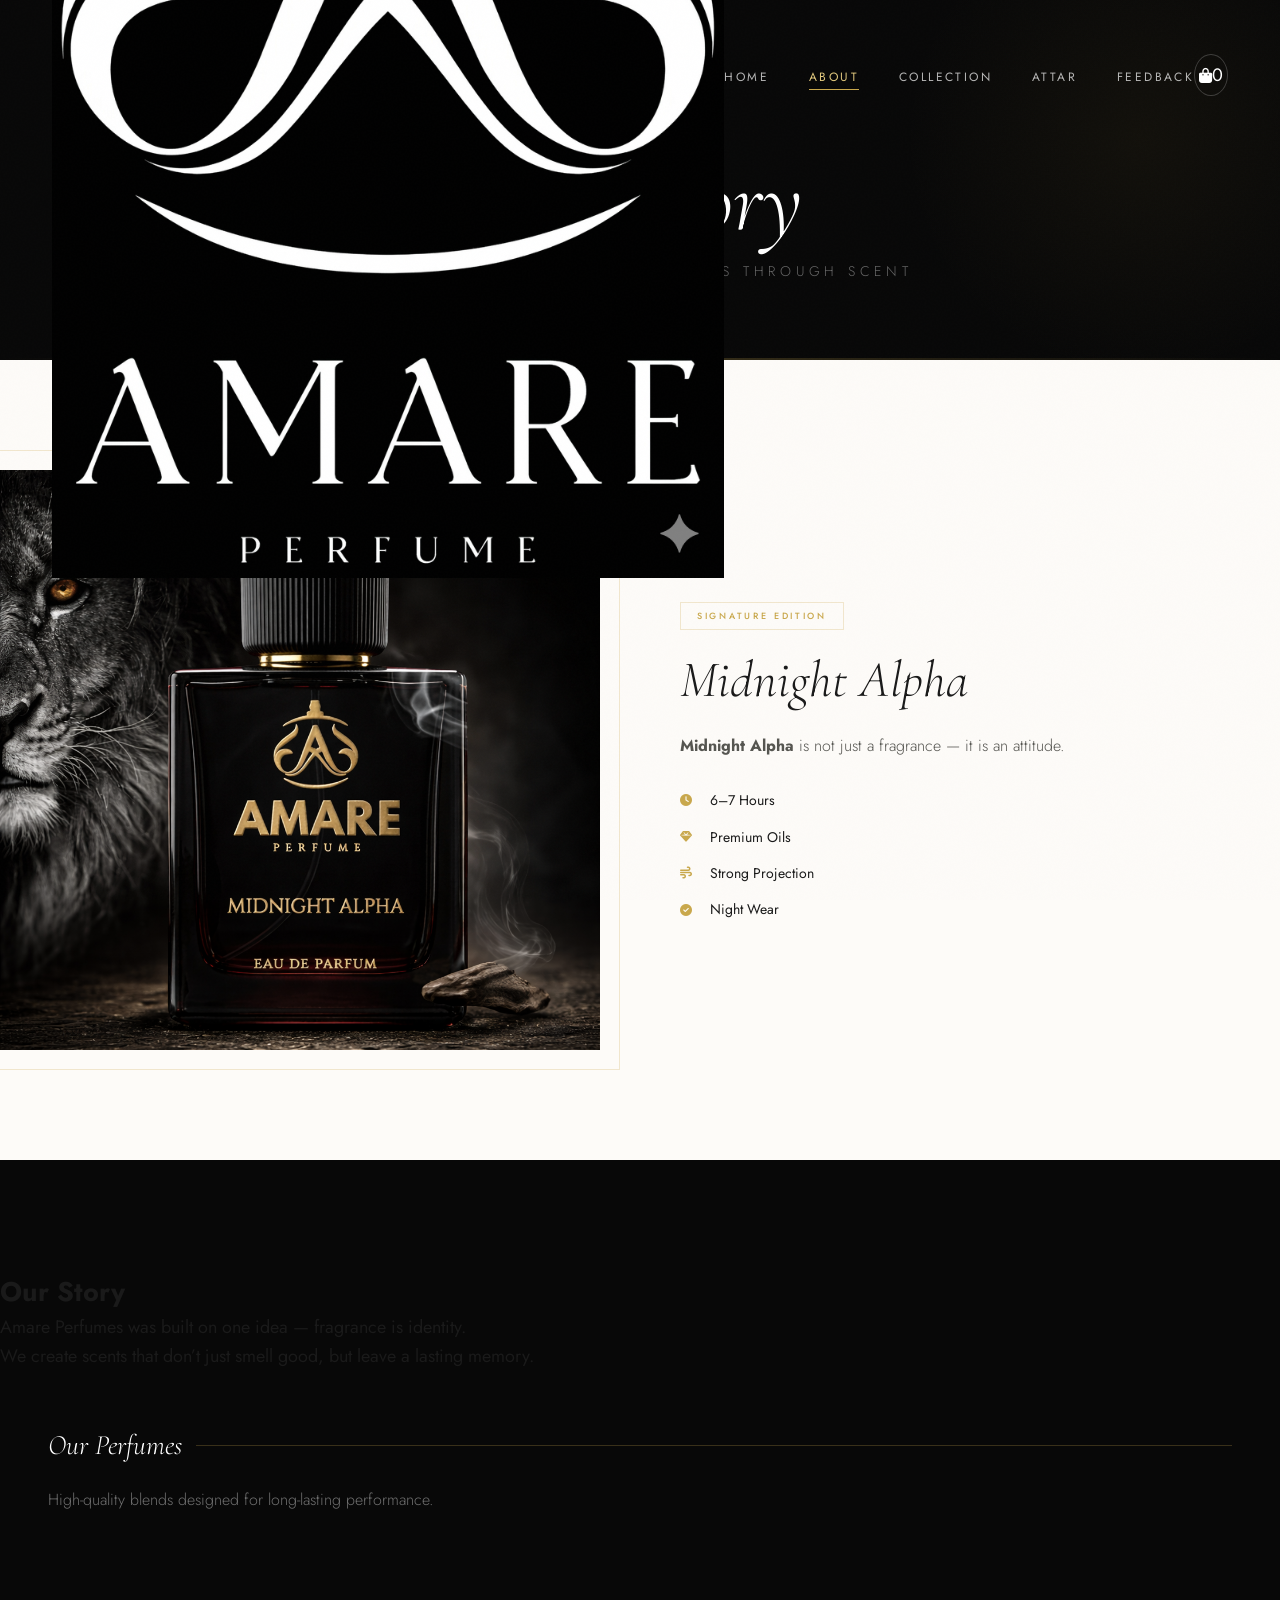
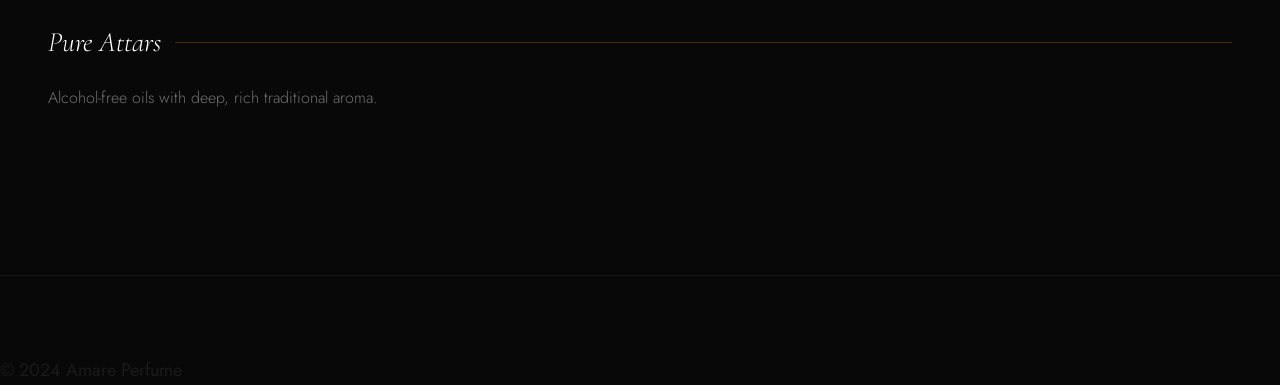
==== commit a7c89531: "changes" ====
--- a/about.html
+++ b/about.html
@@ -4,217 +4,126 @@
   <meta charset="UTF-8">
   <meta name="viewport" content="width=device-width, initial-scale=1.0">
   <title>About — Amare Perfume</title>
+
   <link rel="stylesheet" href="https://cdnjs.cloudflare.com/ajax/libs/font-awesome/6.4.0/css/all.min.css">
   <link rel="stylesheet" href="css/style.css">
-  <style>
-    .cursor-dot  { width:8px; height:8px; background:var(--gold); border-radius:50%; position:fixed; pointer-events:none; z-index:99999; transform:translate(-50%,-50%); transition:width .2s,height .2s; }
-    .cursor-ring { width:36px; height:36px; border:1px solid rgba(201,168,76,.45); border-radius:50%; position:fixed; pointer-events:none; z-index:99998; transform:translate(-50%,-50%); transition:width .22s,height .22s,border-color .22s; }
-    .page-transition { position:fixed; inset:0; background:var(--black); z-index:9999; transform:scaleY(0); transform-origin:bottom; transition:transform .5s cubic-bezier(.25,.46,.45,.94); }
-    .page-transition.entering { transform:scaleY(1); transform-origin:bottom; }
-    .page-transition.leaving  { transform:scaleY(0); transform-origin:top; }
-  </style>
 </head>
+
 <body>
 
-  <div class="page-transition" id="page-transition"></div>
-  <div class="overlay" id="overlay" onclick="toggleCart()"></div>
+<!-- NAVBAR -->
+<nav class="navbar">
+  <a href="index.html" class="navbar__logo">
+    <img src="img/logo2.png" alt="Amare">
+  </a>
 
-  <!-- NAVBAR -->
-  <nav class="navbar" id="navbar">
-    <a href="index.html" class="navbar__logo" aria-label="Amare Home">
-      <img src="img/logo2.png" alt="Amare" class="navbar__logo-img">
-    </a>
-    <ul class="navbar__links">
-      <li><a href="index.html">Home</a></li>
-      <li><a href="about.html">About</a></li>
-      <li><a href="malefemale.html">Collection</a></li>
-      <li><a href="attar.html">Attar</a></li>
-      <li><a href="feedback.html">Feedback</a></li>
-    </ul>
-    <div class="navbar__right">
-      <button class="navbar__cart" onclick="toggleCart()">
-        <i class="fas fa-shopping-bag"></i>
-        <span class="cart-count" id="header-cart-count">0</span>
-      </button>
-      <button class="navbar__hamburger" id="hamburger"><span></span><span></span><span></span></button>
+  <ul class="navbar__links">
+    <li><a href="index.html">Home</a></li>
+    <li><a href="about.html">About</a></li>
+    <li><a href="malefemale.html">Collection</a></li>
+    <li><a href="attar.html">Attar</a></li>
+    <li><a href="feedback.html">Feedback</a></li>
+  </ul>
+
+  <button class="navbar__cart" onclick="toggleCart()">
+    <i class="fas fa-shopping-bag"></i>
+    <span id="header-cart-count">0</span>
+  </button>
+</nav>
+
+<!-- BANNER -->
+<section class="page-banner">
+  <h1>Our Story</h1>
+  <p>Dedicated to crafting memories through scent</p>
+</section>
+
+<!-- SIGNATURE -->
+<section class="signature-section">
+  <div class="signature-grid">
+
+    <div class="sig-img-box">
+      <img src="img/Midnight.png" alt="Midnight Alpha">
     </div>
-  </nav>
 
-  <nav class="mobile-nav" id="mobile-nav">
-    <a href="index.html">Home</a>
-    <a href="about.html">About</a>
-    <a href="malefemale.html">Collection</a>
-    <a href="attar.html">Attar</a>
-    <a href="feedback.html">Feedback</a>
-  </nav>
+    <div class="sig-content">
+      <span class="sig-badge">Signature Edition</span>
+      <h2>Midnight Alpha</h2>
 
-  <!-- PAGE BANNER -->
-  <section class="page-banner">
-    <div class="breadcrumb">
-      <a href="index.html">Home</a>
-      <i class="fas fa-chevron-right"></i>
-      <span>About</span>
+      <p><strong>Midnight Alpha</strong> is not just a fragrance — it is an attitude.</p>
+
+      <ul class="highlight-list">
+        <li><i class="fas fa-clock"></i> 6–7 Hours</li>
+        <li><i class="fas fa-gem"></i> Premium Oils</li>
+        <li><i class="fas fa-wind"></i> Strong Projection</li>
+        <li><i class="fas fa-check-circle"></i> Night Wear</li>
+      </ul>
     </div>
-    <h1>Our Story</h1>
-    <p>Dedicated to crafting memories through scent</p>
-  </section>
 
-  <!-- SIGNATURE SECTION -->
-  <section class="signature-section">
-    <div class="container">
-      <div class="signature-grid">
-        <!-- Image -->
-        <div class="sig-img-box" data-reveal="left">
-          <img src="img/Midnight.png" alt="Midnight Alpha — Signature">
-        </div>
-        <!-- Text -->
-        <div class="sig-content" data-reveal="right">
-          <span class="sig-badge">Signature Edition</span>
-          <h2>Midnight Alpha</h2>
-          <p>
-            <strong>Midnight Alpha</strong> is not just a fragrance — it is an attitude. Designed for the modern man who commands attention without demanding it, this scent captures the very essence of the night.
-          </p>
-          <p>
-            Crafted with the finest ingredients sourced from international markets, it offers a rich blend of smoky Oud and spicy notes that settle into a warm amber finish. The perfect companion for evening wear and special occasions.
-          </p>
-          <ul class="highlight-list">
-            <li><i class="fas fa-clock"></i> Long Lasting: <strong>6–7 Hours</strong> Projection</li>
-            <li><i class="fas fa-gem"></i> Premium Quality Essential Oils</li>
-            <li><i class="fas fa-wind"></i> Strong Sillage &amp; Projection</li>
-            <li><i class="fas fa-check-circle"></i> Ideal for Night Events</li>
-          </ul>
-          <a href="malefemale.html" class="btn btn--dark" style="margin-top:36px;">
-            <span>Shop the Collection</span>
-          </a>
-        </div>
-      </div>
+  </div>
+</section>
+
+<!-- STORY -->
+<section class="info-section">
+  <div class="info-container">
+
+    <h2>Our Story</h2>
+
+    <p>
+      Amare Perfumes was built on one idea — fragrance is identity.
+    </p>
+
+    <p>
+      We create scents that don’t just smell good, but leave a lasting memory.
+    </p>
+
+    <div class="info-block">
+      <h4>Our Perfumes</h4>
+      <p>
+        High-quality blends designed for long-lasting performance.
+      </p>
     </div>
-  </section>
 
-  <section class="signature-section" style="padding-top:0">
-    <div class="container">
-      <div class="section-header" data-reveal>
-        <div class="section-label">The Story</div>
-        <h2>The Story of <em>Amare Perfumes</em></h2>
-        <div class="section-divider"></div>
-      </div>
+    <div class="info-block">
+      <h4>Pure Attars</h4>
+      <p>
+        Alcohol-free oils with deep, rich traditional aroma.
+      </p>
+    </div>
 
-      <div data-reveal>
-        <p>Amare Perfumes was born from a simple belief — that fragrance is not just something you wear, but something you become.</p>
-        <p>In a world of fleeting impressions, we set out to create scents that linger — not only in the air, but in memory. Each composition is carefully curated, blending rich tradition with modern artistry to create fragrances that feel personal, powerful, and timeless.</p>
-        <p>Inspired by the world’s most iconic scent profiles, Amare reinterprets luxury in a way that is accessible yet uncompromising in quality. Every bottle carries depth, character, and emotion — designed for individuals who don’t follow trends, but define them.</p>
-        <p>This is not mass fragrance.<br>This is identity in its most refined form.</p>
-        <p>Amare Perfumes — Where scent becomes legacy.</p>
-      </div>
-    </div>
-  </section>
+  </div>
+</section>
 
-  <!-- INFO SECTION -->
-  <section class="info-section">
-    <div class="container">
-      <div class="section-header section-header--white" data-reveal>
-        <div class="section-label">What We Offer</div>
-        <h2>Our <em>Collection</em></h2>
-        <div class="section-divider"></div>
-        <p>At Amare Perfume, we believe a fragrance is an invisible part of your personal style — designed for every mood, occasion, and personality.</p>
-      </div>
+<!-- FOOTER -->
+<footer class="site-footer">
+  <p>© 2024 Amare Perfume</p>
+</footer>
 
-      <div class="info-grid">
-        <div class="info-block" data-reveal data-delay="0">
-          <h4>Our Perfumes</h4>
-          <p>Our perfume collection ranges from fresh aquatic notes perfect for the daytime to rich, woody aromas suited for the evening. We ensure high concentration levels in every bottle, guaranteeing your scent stays with you all day. Each fragrance is a blend of top, heart, and base notes that evolve beautifully over time.</p>
-        </div>
-        <div class="info-block" data-reveal data-delay="200">
-          <h4>Pure Attars</h4>
-          <p>For those who prefer traditional luxury, our attars (ittars) are alcohol-free, pure oil-based fragrances derived from natural sources. These highly concentrated scents are gentle on the skin and offer a profound depth that synthetic perfumes cannot match. Just a single drop is enough to leave a lasting impression for hours.</p>
-        </div>
-      </div>
-    </div>
-  </section>
+<!-- CART -->
+<div class="cart-sidebar" id="cart-sidebar">
 
-  <!-- FEATURES -->
-  <section class="features-section">
-    <div class="container">
-      <div class="section-header section-header--white" data-reveal>
-        <div class="section-label">The Amare Promise</div>
-        <h2>Built On <em>Integrity</em></h2>
-        <div class="section-divider"></div>
-      </div>
-      <div class="features-grid">
-        <div class="feature-box" data-reveal data-delay="0">
-          <div class="feature-box__icon"><i class="fas fa-gem"></i></div>
-          <h4>Premium Quality</h4>
-          <p>We source the finest ingredients globally to ensure every drop is pure luxury.</p>
-        </div>
-        <div class="feature-box" data-reveal data-delay="200">
-          <div class="feature-box__icon"><i class="fas fa-truck"></i></div>
-          <h4>Fast Delivery</h4>
-          <p>Get your favorite fragrances delivered within 2–3 business days.</p>
-        </div>
-        <div class="feature-box" data-reveal data-delay="400">
-          <div class="feature-box__icon"><i class="fas fa-shield-alt"></i></div>
-          <h4>Safe Packaging</h4>
-          <p>Packed with utmost care to ensure your fragrance arrives perfectly.</p>
-        </div>
-      </div>
-    </div>
-  </section>
+  <input type="text" id="cust-name" placeholder="Your Name">
+  <input type="text" id="cust-addr" placeholder="Address">
 
-  <!-- FOOTER -->
-  <footer class="site-footer">
-    <div class="container">
-      <div class="footer-grid">
-        <div class="footer-brand">
-          <div class="footer-brand__name">Am<span>a</span>re</div>
-          <p>Your destination for premium fragrances. We believe in quality, authenticity, and the art of scent.</p>
-        </div>
-        <div class="footer-col">
-          <h4>Navigate</h4>
-          <a href="index.html">Home</a>
-          <a href="about.html">About</a>
-          <a href="malefemale.html">Collection</a>
-          <a href="attar.html">Attar</a>
-          <a href="feedback.html">Feedback</a>
-        </div>
-        <div class="footer-col">
-          <h4>Customer</h4>
-          <a href="#">Shipping Policy</a>
-          <a href="#">Return Policy</a>
-        </div>
-        <div class="footer-col">
-          <h4>Contact</h4>
-          <p class="footer-contact"><i class="fas fa-map-marker-alt"></i>Karachi, Pakistan</p>
-          <p class="footer-contact"><i class="fas fa-phone"></i>+92 331 3077774</p>
-          <p class="footer-contact"><i class="fas fa-envelope"></i>info@amare.pk</p>
-        </div>
-      </div>
-      <div class="footer-bottom">
-        <span>&copy; 2024 Amare Perfume. All rights reserved.</span>
-        <span>Crafted with intention.</span>
-      </div>
-    </div>
-  </footer>
+  <button onclick="orderAll()">Order via WhatsApp</button>
 
-  <!-- CART -->
-  <div class="cart-sidebar" id="cart-sidebar">
-    <div class="cart-header">
-      <h3>Your Cart</h3>
-      <button class="cart-close" onclick="toggleCart()"><i class="fas fa-times"></i></button>
-    </div>
-    <div class="cart-body" id="cart-items-container"></div>
-    <div class="cart-footer">
-      <input type="text" id="cust-name" class="cart-input" placeholder="Your Name" required>
-      <input type="text" id="cust-addr" class="cart-input" placeholder="Delivery Address" required>
-      <div class="cart-total-row">
-        <span class="total-label">Total</span>
-        <span class="total-amount" id="cart-total">Rs 0</span>
-      </div>
-      <button class="btn btn--whatsapp" onclick="orderAll()">
-        <i class="fab fa-whatsapp"></i> <span>Order via WhatsApp</span>
-      </button>
-    </div>
-  </div>
+</div>
 
-  <script src="js/main.js"></script>
+<script src="js/main.js"></script>
+
+<script>
+function orderAll() {
+  const name = document.getElementById("cust-name").value.trim();
+  const addr = document.getElementById("cust-addr").value.trim();
+
+  if (!name || !addr) {
+    alert("Enter details!");
+    return;
+  }
+
+  let msg = `Name: ${name}%0AAddress: ${addr}`;
+  window.open(`https://wa.me/923313077774?text=${msg}`, '_blank');
+}
+</script>
+
 </body>
 </html>
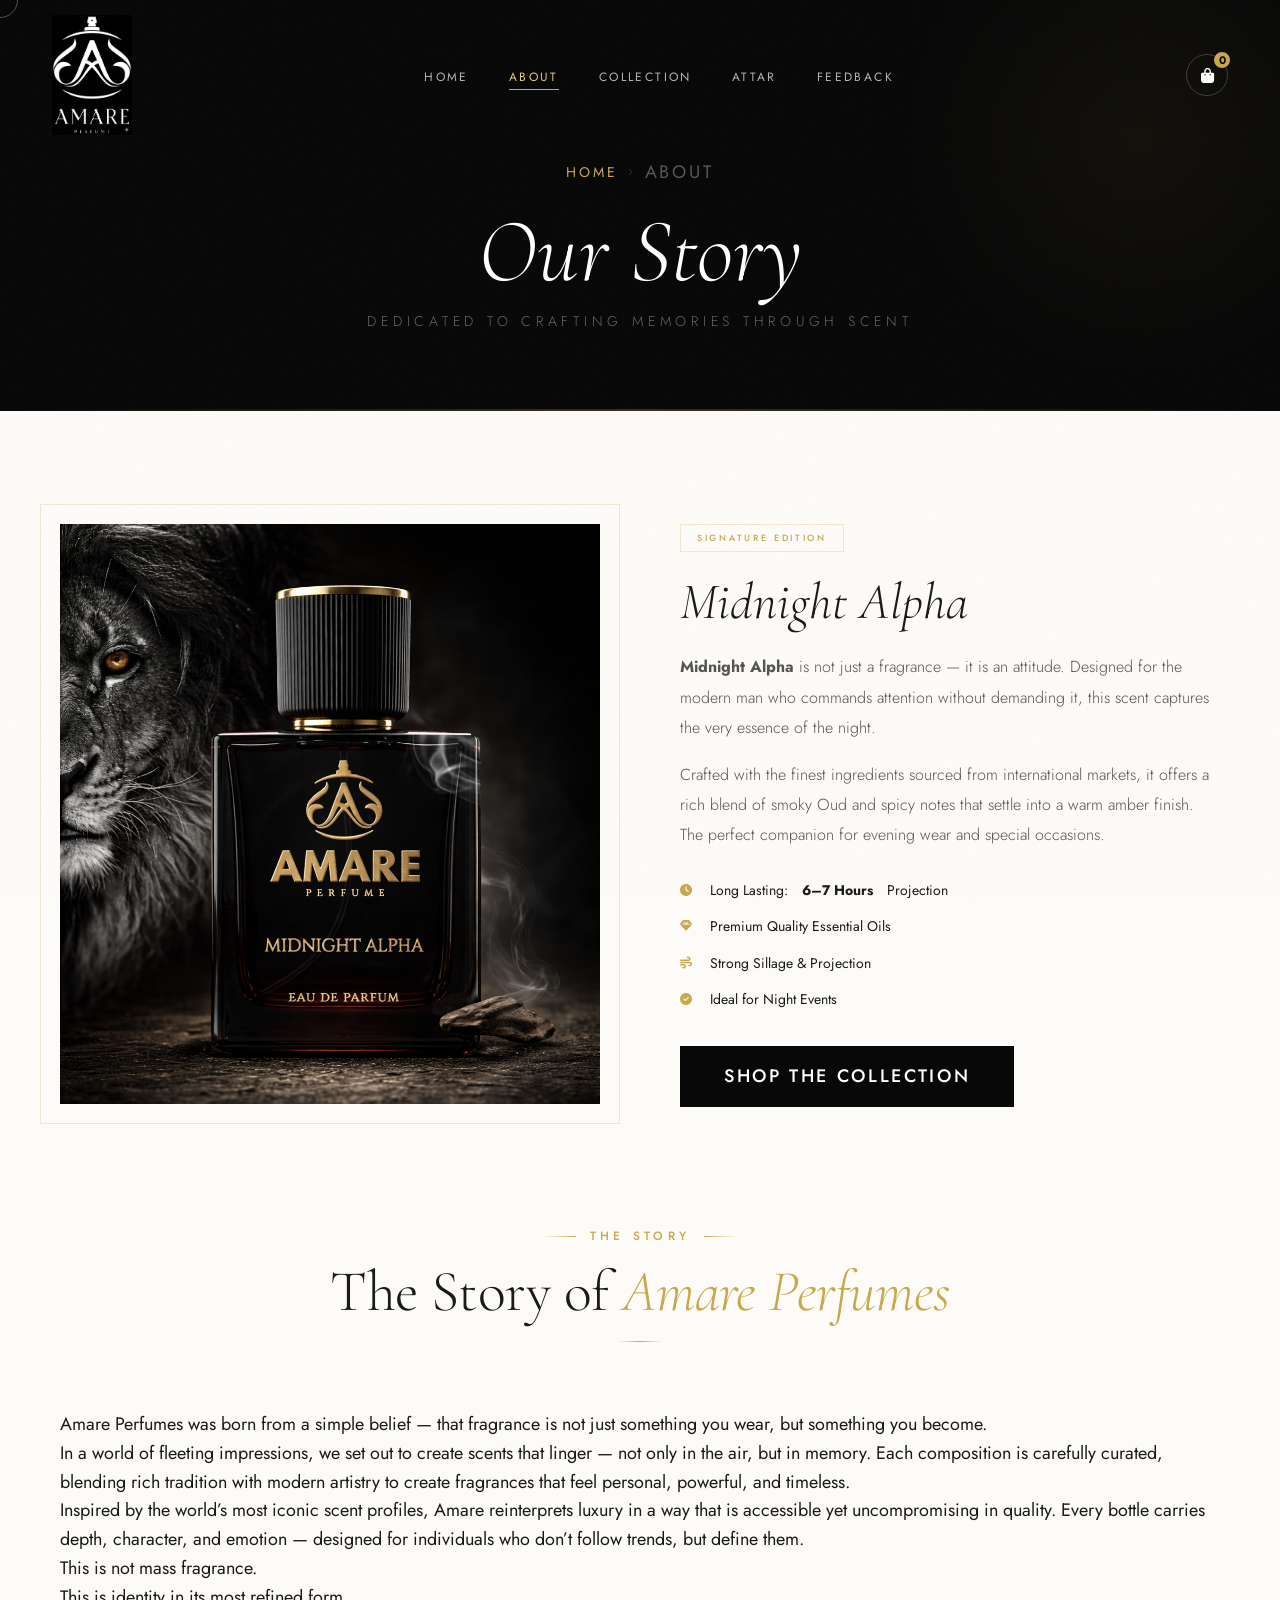
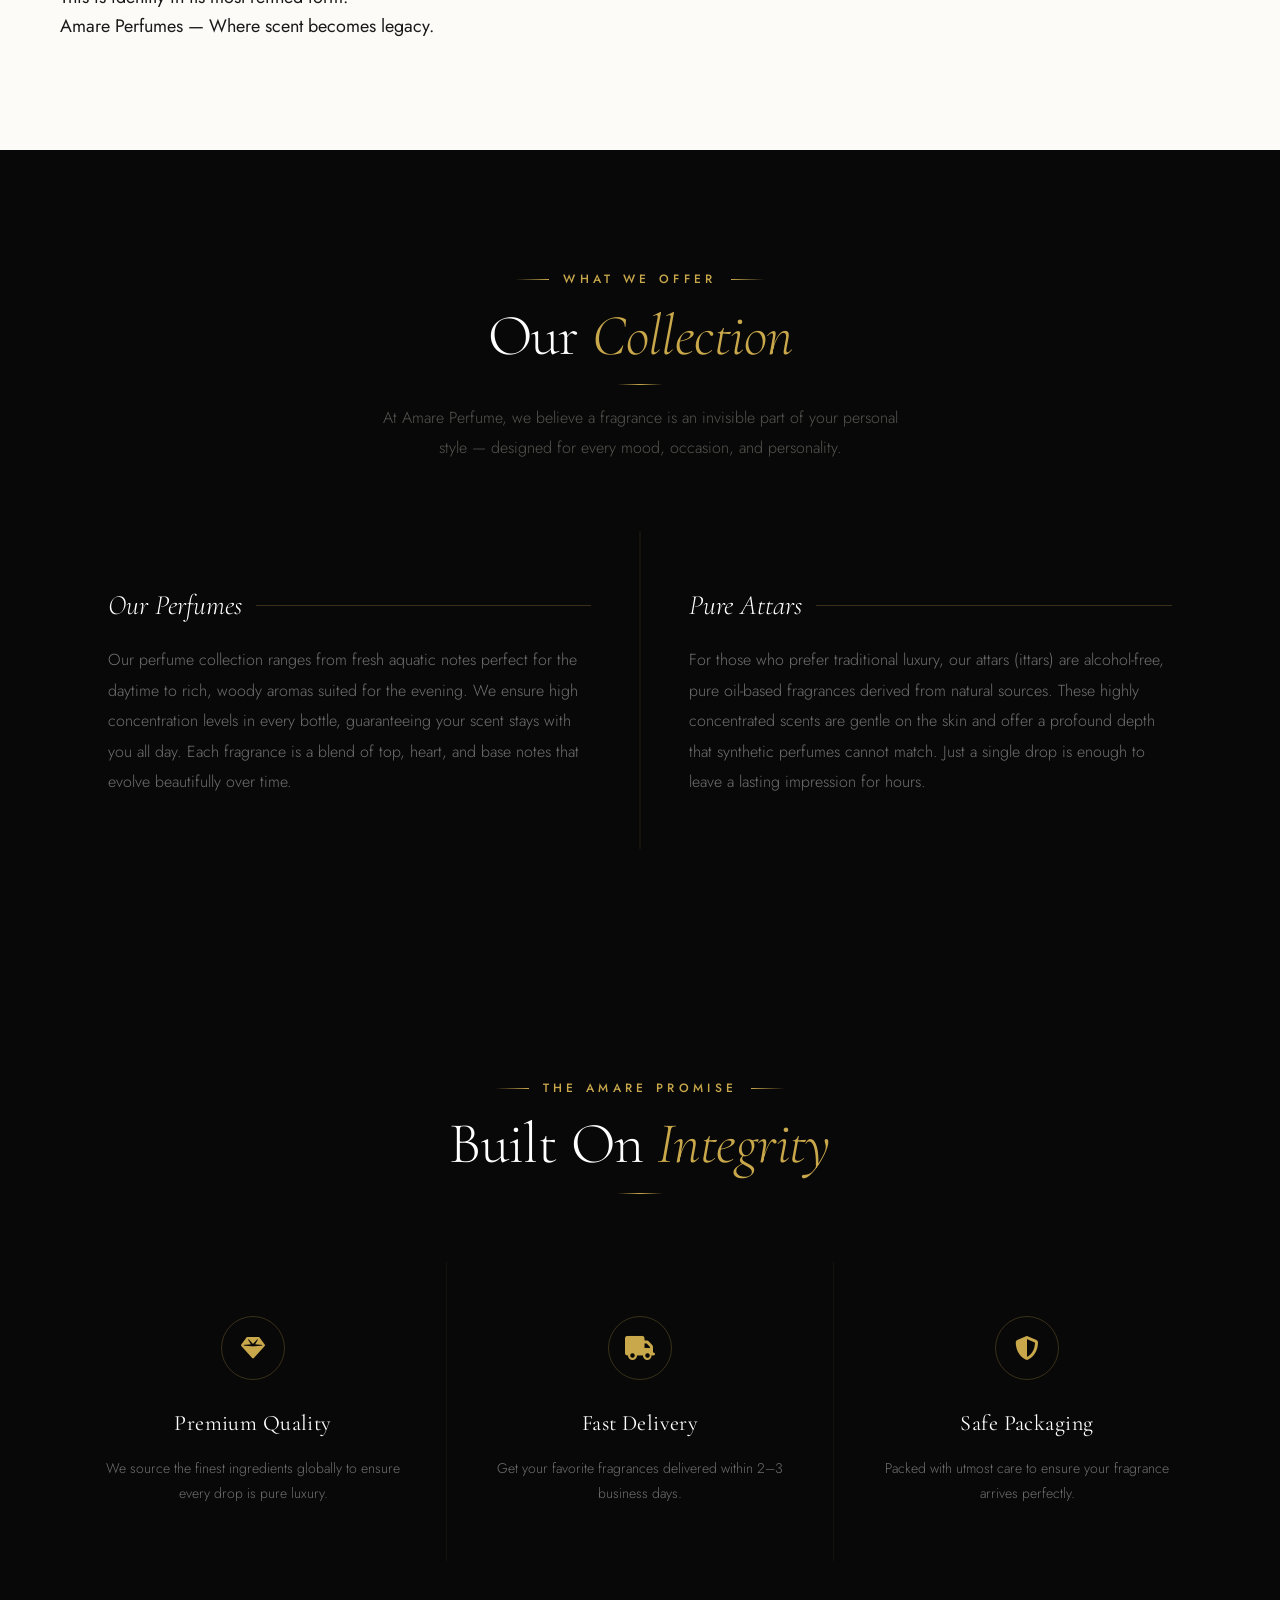
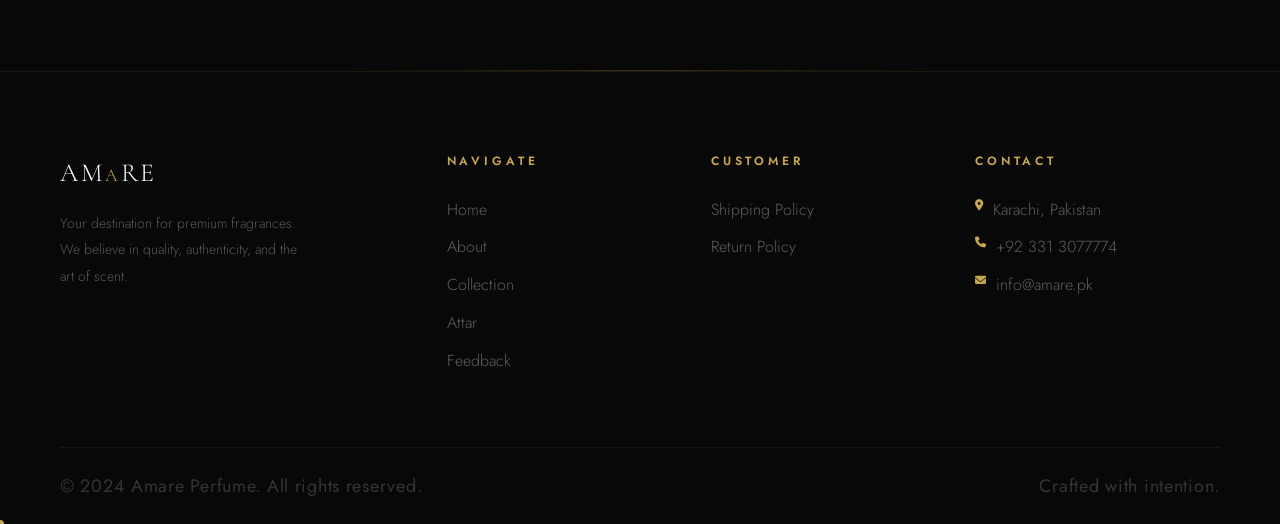
==== commit 9d0af63f: "c" ====
--- a/about.html
+++ b/about.html
@@ -4,126 +4,217 @@
   <meta charset="UTF-8">
   <meta name="viewport" content="width=device-width, initial-scale=1.0">
   <title>About — Amare Perfume</title>
-
   <link rel="stylesheet" href="https://cdnjs.cloudflare.com/ajax/libs/font-awesome/6.4.0/css/all.min.css">
   <link rel="stylesheet" href="css/style.css">
+  <style>
+    .cursor-dot  { width:8px; height:8px; background:var(--gold); border-radius:50%; position:fixed; pointer-events:none; z-index:99999; transform:translate(-50%,-50%); transition:width .2s,height .2s; }
+    .cursor-ring { width:36px; height:36px; border:1px solid rgba(201,168,76,.45); border-radius:50%; position:fixed; pointer-events:none; z-index:99998; transform:translate(-50%,-50%); transition:width .22s,height .22s,border-color .22s; }
+    .page-transition { position:fixed; inset:0; background:var(--black); z-index:9999; transform:scaleY(0); transform-origin:bottom; transition:transform .5s cubic-bezier(.25,.46,.45,.94); }
+    .page-transition.entering { transform:scaleY(1); transform-origin:bottom; }
+    .page-transition.leaving  { transform:scaleY(0); transform-origin:top; }
+  </style>
 </head>
-
 <body>
 
-<!-- NAVBAR -->
-<nav class="navbar">
-  <a href="index.html" class="navbar__logo">
-    <img src="img/logo2.png" alt="Amare">
-  </a>
-
-  <ul class="navbar__links">
-    <li><a href="index.html">Home</a></li>
-    <li><a href="about.html">About</a></li>
-    <li><a href="malefemale.html">Collection</a></li>
-    <li><a href="attar.html">Attar</a></li>
-    <li><a href="feedback.html">Feedback</a></li>
-  </ul>
-
-  <button class="navbar__cart" onclick="toggleCart()">
-    <i class="fas fa-shopping-bag"></i>
-    <span id="header-cart-count">0</span>
-  </button>
-</nav>
-
-<!-- BANNER -->
-<section class="page-banner">
-  <h1>Our Story</h1>
-  <p>Dedicated to crafting memories through scent</p>
-</section>
-
-<!-- SIGNATURE -->
-<section class="signature-section">
-  <div class="signature-grid">
-
-    <div class="sig-img-box">
-      <img src="img/Midnight.png" alt="Midnight Alpha">
-    </div>
-
-    <div class="sig-content">
-      <span class="sig-badge">Signature Edition</span>
-      <h2>Midnight Alpha</h2>
-
-      <p><strong>Midnight Alpha</strong> is not just a fragrance — it is an attitude.</p>
-
-      <ul class="highlight-list">
-        <li><i class="fas fa-clock"></i> 6–7 Hours</li>
-        <li><i class="fas fa-gem"></i> Premium Oils</li>
-        <li><i class="fas fa-wind"></i> Strong Projection</li>
-        <li><i class="fas fa-check-circle"></i> Night Wear</li>
-      </ul>
-    </div>
-
+  <div class="page-transition" id="page-transition"></div>
+  <div class="overlay" id="overlay" onclick="toggleCart()"></div>
+
+  <!-- NAVBAR -->
+  <nav class="navbar" id="navbar">
+    <a href="index.html" class="navbar__logo" aria-label="Amare Home">
+      <img src="img/logo2.png" alt="Amare" class="navbar__logo-img">
+    </a>
+    <ul class="navbar__links">
+      <li><a href="index.html">Home</a></li>
+      <li><a href="about.html">About</a></li>
+      <li><a href="malefemale.html">Collection</a></li>
+      <li><a href="attar.html">Attar</a></li>
+      <li><a href="feedback.html">Feedback</a></li>
+    </ul>
+    <div class="navbar__right">
+      <button class="navbar__cart" onclick="toggleCart()">
+        <i class="fas fa-shopping-bag"></i>
+        <span class="cart-count" id="header-cart-count">0</span>
+      </button>
+      <button class="navbar__hamburger" id="hamburger"><span></span><span></span><span></span></button>
+    </div>
+  </nav>
+
+  <nav class="mobile-nav" id="mobile-nav">
+    <a href="index.html">Home</a>
+    <a href="about.html">About</a>
+    <a href="malefemale.html">Collection</a>
+    <a href="attar.html">Attar</a>
+    <a href="feedback.html">Feedback</a>
+  </nav>
+
+  <!-- PAGE BANNER -->
+  <section class="page-banner">
+    <div class="breadcrumb">
+      <a href="index.html">Home</a>
+      <i class="fas fa-chevron-right"></i>
+      <span>About</span>
+    </div>
+    <h1>Our Story</h1>
+    <p>Dedicated to crafting memories through scent</p>
+  </section>
+
+  <!-- SIGNATURE SECTION -->
+  <section class="signature-section">
+    <div class="container">
+      <div class="signature-grid">
+        <!-- Image -->
+        <div class="sig-img-box" data-reveal="left">
+          <img src="img/Midnight.png" alt="Midnight Alpha — Signature">
+        </div>
+        <!-- Text -->
+        <div class="sig-content" data-reveal="right">
+          <span class="sig-badge">Signature Edition</span>
+          <h2>Midnight Alpha</h2>
+          <p>
+            <strong>Midnight Alpha</strong> is not just a fragrance — it is an attitude. Designed for the modern man who commands attention without demanding it, this scent captures the very essence of the night.
+          </p>
+          <p>
+            Crafted with the finest ingredients sourced from international markets, it offers a rich blend of smoky Oud and spicy notes that settle into a warm amber finish. The perfect companion for evening wear and special occasions.
+          </p>
+          <ul class="highlight-list">
+            <li><i class="fas fa-clock"></i> Long Lasting: <strong>6–7 Hours</strong> Projection</li>
+            <li><i class="fas fa-gem"></i> Premium Quality Essential Oils</li>
+            <li><i class="fas fa-wind"></i> Strong Sillage &amp; Projection</li>
+            <li><i class="fas fa-check-circle"></i> Ideal for Night Events</li>
+          </ul>
+          <a href="malefemale.html" class="btn btn--dark" style="margin-top:36px;">
+            <span>Shop the Collection</span>
+          </a>
+        </div>
+      </div>
+    </div>
+  </section>
+
+  <section class="signature-section" style="padding-top:0">
+    <div class="container">
+      <div class="section-header" data-reveal>
+        <div class="section-label">The Story</div>
+        <h2>The Story of <em>Amare Perfumes</em></h2>
+        <div class="section-divider"></div>
+      </div>
+
+      <div data-reveal>
+        <p>Amare Perfumes was born from a simple belief — that fragrance is not just something you wear, but something you become.</p>
+        <p>In a world of fleeting impressions, we set out to create scents that linger — not only in the air, but in memory. Each composition is carefully curated, blending rich tradition with modern artistry to create fragrances that feel personal, powerful, and timeless.</p>
+        <p>Inspired by the world’s most iconic scent profiles, Amare reinterprets luxury in a way that is accessible yet uncompromising in quality. Every bottle carries depth, character, and emotion — designed for individuals who don’t follow trends, but define them.</p>
+        <p>This is not mass fragrance.<br>This is identity in its most refined form.</p>
+        <p>Amare Perfumes — Where scent becomes legacy.</p>
+      </div>
+    </div>
+  </section>
+
+  <!-- INFO SECTION -->
+  <section class="info-section">
+    <div class="container">
+      <div class="section-header section-header--white" data-reveal>
+        <div class="section-label">What We Offer</div>
+        <h2>Our <em>Collection</em></h2>
+        <div class="section-divider"></div>
+        <p>At Amare Perfume, we believe a fragrance is an invisible part of your personal style — designed for every mood, occasion, and personality.</p>
+      </div>
+
+      <div class="info-grid">
+        <div class="info-block" data-reveal data-delay="0">
+          <h4>Our Perfumes</h4>
+          <p>Our perfume collection ranges from fresh aquatic notes perfect for the daytime to rich, woody aromas suited for the evening. We ensure high concentration levels in every bottle, guaranteeing your scent stays with you all day. Each fragrance is a blend of top, heart, and base notes that evolve beautifully over time.</p>
+        </div>
+        <div class="info-block" data-reveal data-delay="200">
+          <h4>Pure Attars</h4>
+          <p>For those who prefer traditional luxury, our attars (ittars) are alcohol-free, pure oil-based fragrances derived from natural sources. These highly concentrated scents are gentle on the skin and offer a profound depth that synthetic perfumes cannot match. Just a single drop is enough to leave a lasting impression for hours.</p>
+        </div>
+      </div>
+    </div>
+  </section>
+
+  <!-- FEATURES -->
+  <section class="features-section">
+    <div class="container">
+      <div class="section-header section-header--white" data-reveal>
+        <div class="section-label">The Amare Promise</div>
+        <h2>Built On <em>Integrity</em></h2>
+        <div class="section-divider"></div>
+      </div>
+      <div class="features-grid">
+        <div class="feature-box" data-reveal data-delay="0">
+          <div class="feature-box__icon"><i class="fas fa-gem"></i></div>
+          <h4>Premium Quality</h4>
+          <p>We source the finest ingredients globally to ensure every drop is pure luxury.</p>
+        </div>
+        <div class="feature-box" data-reveal data-delay="200">
+          <div class="feature-box__icon"><i class="fas fa-truck"></i></div>
+          <h4>Fast Delivery</h4>
+          <p>Get your favorite fragrances delivered within 2–3 business days.</p>
+        </div>
+        <div class="feature-box" data-reveal data-delay="400">
+          <div class="feature-box__icon"><i class="fas fa-shield-alt"></i></div>
+          <h4>Safe Packaging</h4>
+          <p>Packed with utmost care to ensure your fragrance arrives perfectly.</p>
+        </div>
+      </div>
+    </div>
+  </section>
+
+  <!-- FOOTER -->
+  <footer class="site-footer">
+    <div class="container">
+      <div class="footer-grid">
+        <div class="footer-brand">
+          <div class="footer-brand__name">Am<span>a</span>re</div>
+          <p>Your destination for premium fragrances. We believe in quality, authenticity, and the art of scent.</p>
+        </div>
+        <div class="footer-col">
+          <h4>Navigate</h4>
+          <a href="index.html">Home</a>
+          <a href="about.html">About</a>
+          <a href="malefemale.html">Collection</a>
+          <a href="attar.html">Attar</a>
+          <a href="feedback.html">Feedback</a>
+        </div>
+        <div class="footer-col">
+          <h4>Customer</h4>
+          <a href="#">Shipping Policy</a>
+          <a href="#">Return Policy</a>
+        </div>
+        <div class="footer-col">
+          <h4>Contact</h4>
+          <p class="footer-contact"><i class="fas fa-map-marker-alt"></i>Karachi, Pakistan</p>
+          <p class="footer-contact"><i class="fas fa-phone"></i>+92 331 3077774</p>
+          <p class="footer-contact"><i class="fas fa-envelope"></i>info@amare.pk</p>
+        </div>
+      </div>
+      <div class="footer-bottom">
+        <span>&copy; 2024 Amare Perfume. All rights reserved.</span>
+        <span>Crafted with intention.</span>
+      </div>
+    </div>
+  </footer>
+
+  <!-- CART -->
+  <div class="cart-sidebar" id="cart-sidebar">
+    <div class="cart-header">
+      <h3>Your Cart</h3>
+      <button class="cart-close" onclick="toggleCart()"><i class="fas fa-times"></i></button>
+    </div>
+    <div class="cart-body" id="cart-items-container"></div>
+    <div class="cart-footer">
+      <input type="text" id="cust-name" class="cart-input" placeholder="Your Name" required>
+      <input type="text" id="cust-addr" class="cart-input" placeholder="Delivery Address" required>
+      <div class="cart-total-row">
+        <span class="total-label">Total</span>
+        <span class="total-amount" id="cart-total">Rs 0</span>
+      </div>
+      <button class="btn btn--whatsapp" onclick="orderAll()">
+        <i class="fab fa-whatsapp"></i> <span>Order via WhatsApp</span>
+      </button>
+    </div>
   </div>
-</section>
-
-<!-- STORY -->
-<section class="info-section">
-  <div class="info-container">
-
-    <h2>Our Story</h2>
-
-    <p>
-      Amare Perfumes was built on one idea — fragrance is identity.
-    </p>
-
-    <p>
-      We create scents that don’t just smell good, but leave a lasting memory.
-    </p>
-
-    <div class="info-block">
-      <h4>Our Perfumes</h4>
-      <p>
-        High-quality blends designed for long-lasting performance.
-      </p>
-    </div>
-
-    <div class="info-block">
-      <h4>Pure Attars</h4>
-      <p>
-        Alcohol-free oils with deep, rich traditional aroma.
-      </p>
-    </div>
-
-  </div>
-</section>
-
-<!-- FOOTER -->
-<footer class="site-footer">
-  <p>© 2024 Amare Perfume</p>
-</footer>
-
-<!-- CART -->
-<div class="cart-sidebar" id="cart-sidebar">
-
-  <input type="text" id="cust-name" placeholder="Your Name">
-  <input type="text" id="cust-addr" placeholder="Address">
-
-  <button onclick="orderAll()">Order via WhatsApp</button>
-
-</div>
-
-<script src="js/main.js"></script>
-
-<script>
-function orderAll() {
-  const name = document.getElementById("cust-name").value.trim();
-  const addr = document.getElementById("cust-addr").value.trim();
-
-  if (!name || !addr) {
-    alert("Enter details!");
-    return;
-  }
-
-  let msg = `Name: ${name}%0AAddress: ${addr}`;
-  window.open(`https://wa.me/923313077774?text=${msg}`, '_blank');
-}
-</script>
-
+
+  <script src="js/main.js"></script>
 </body>
 </html>
